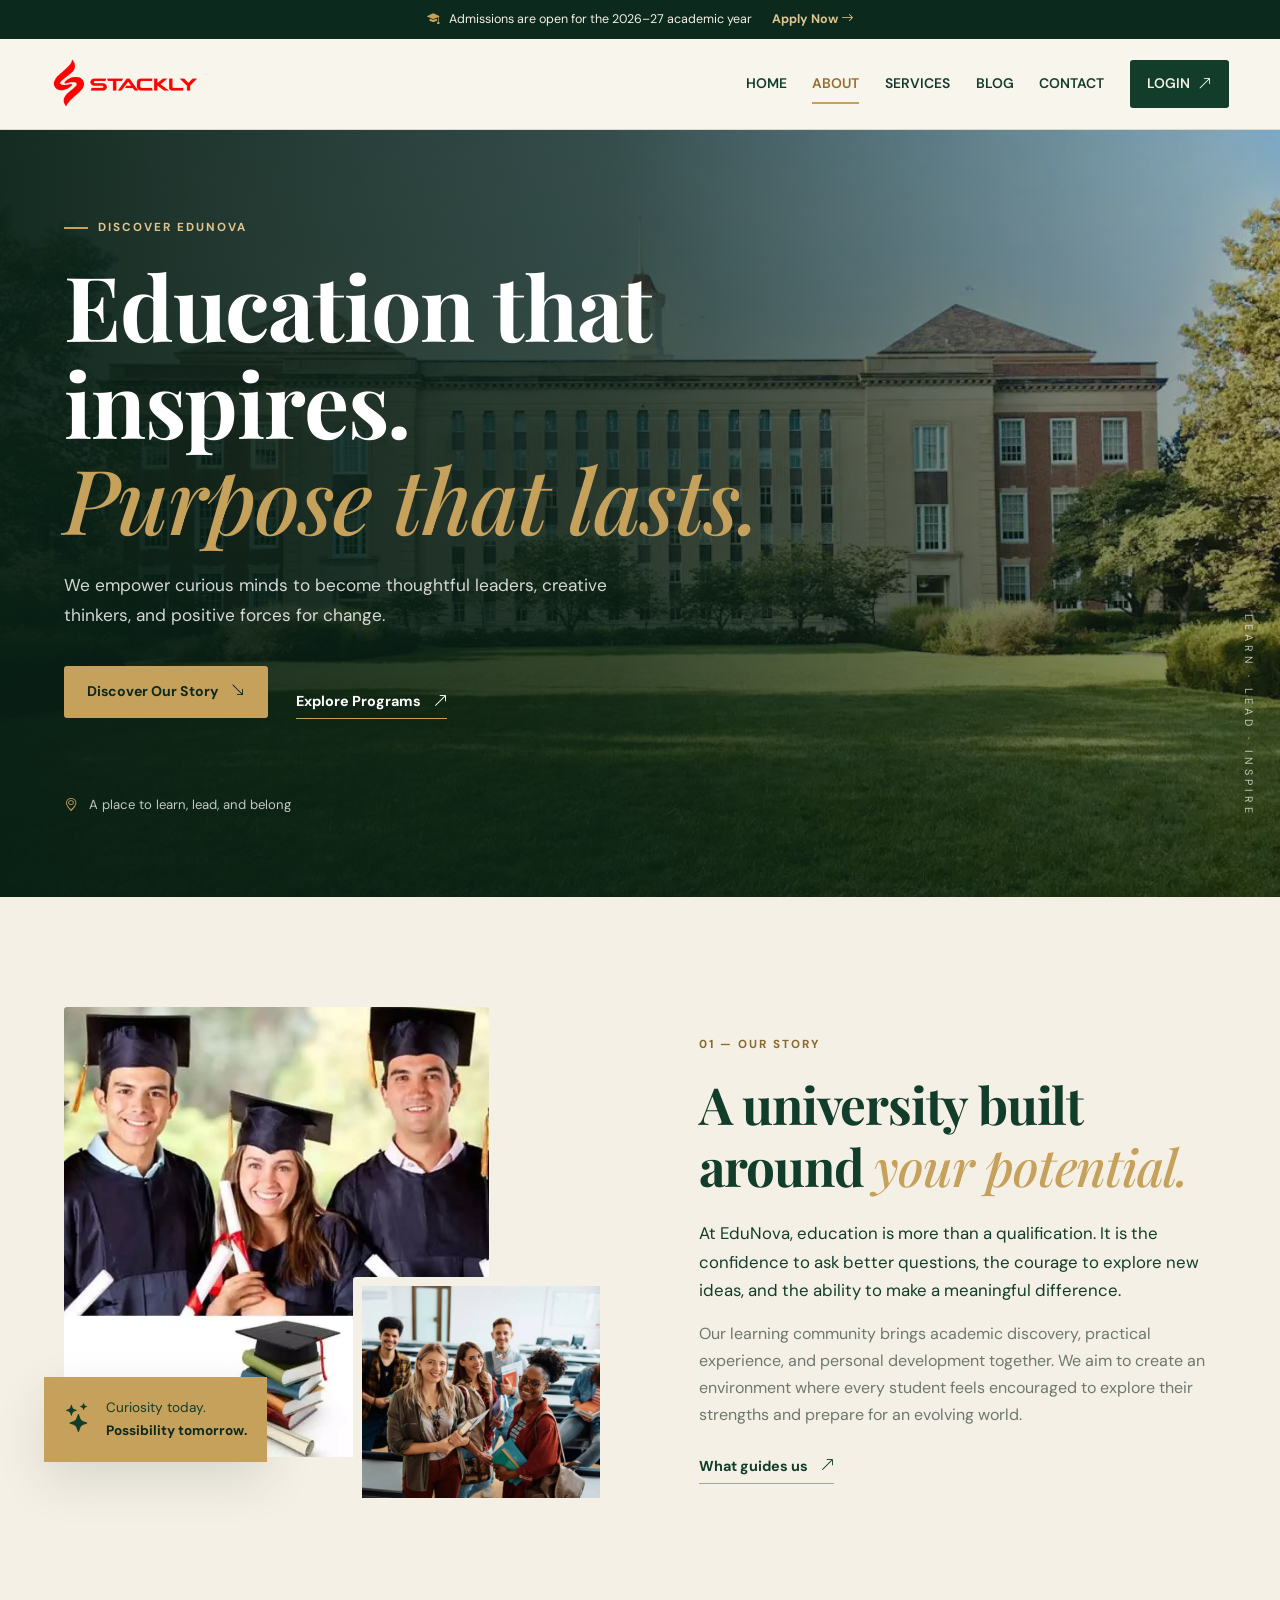
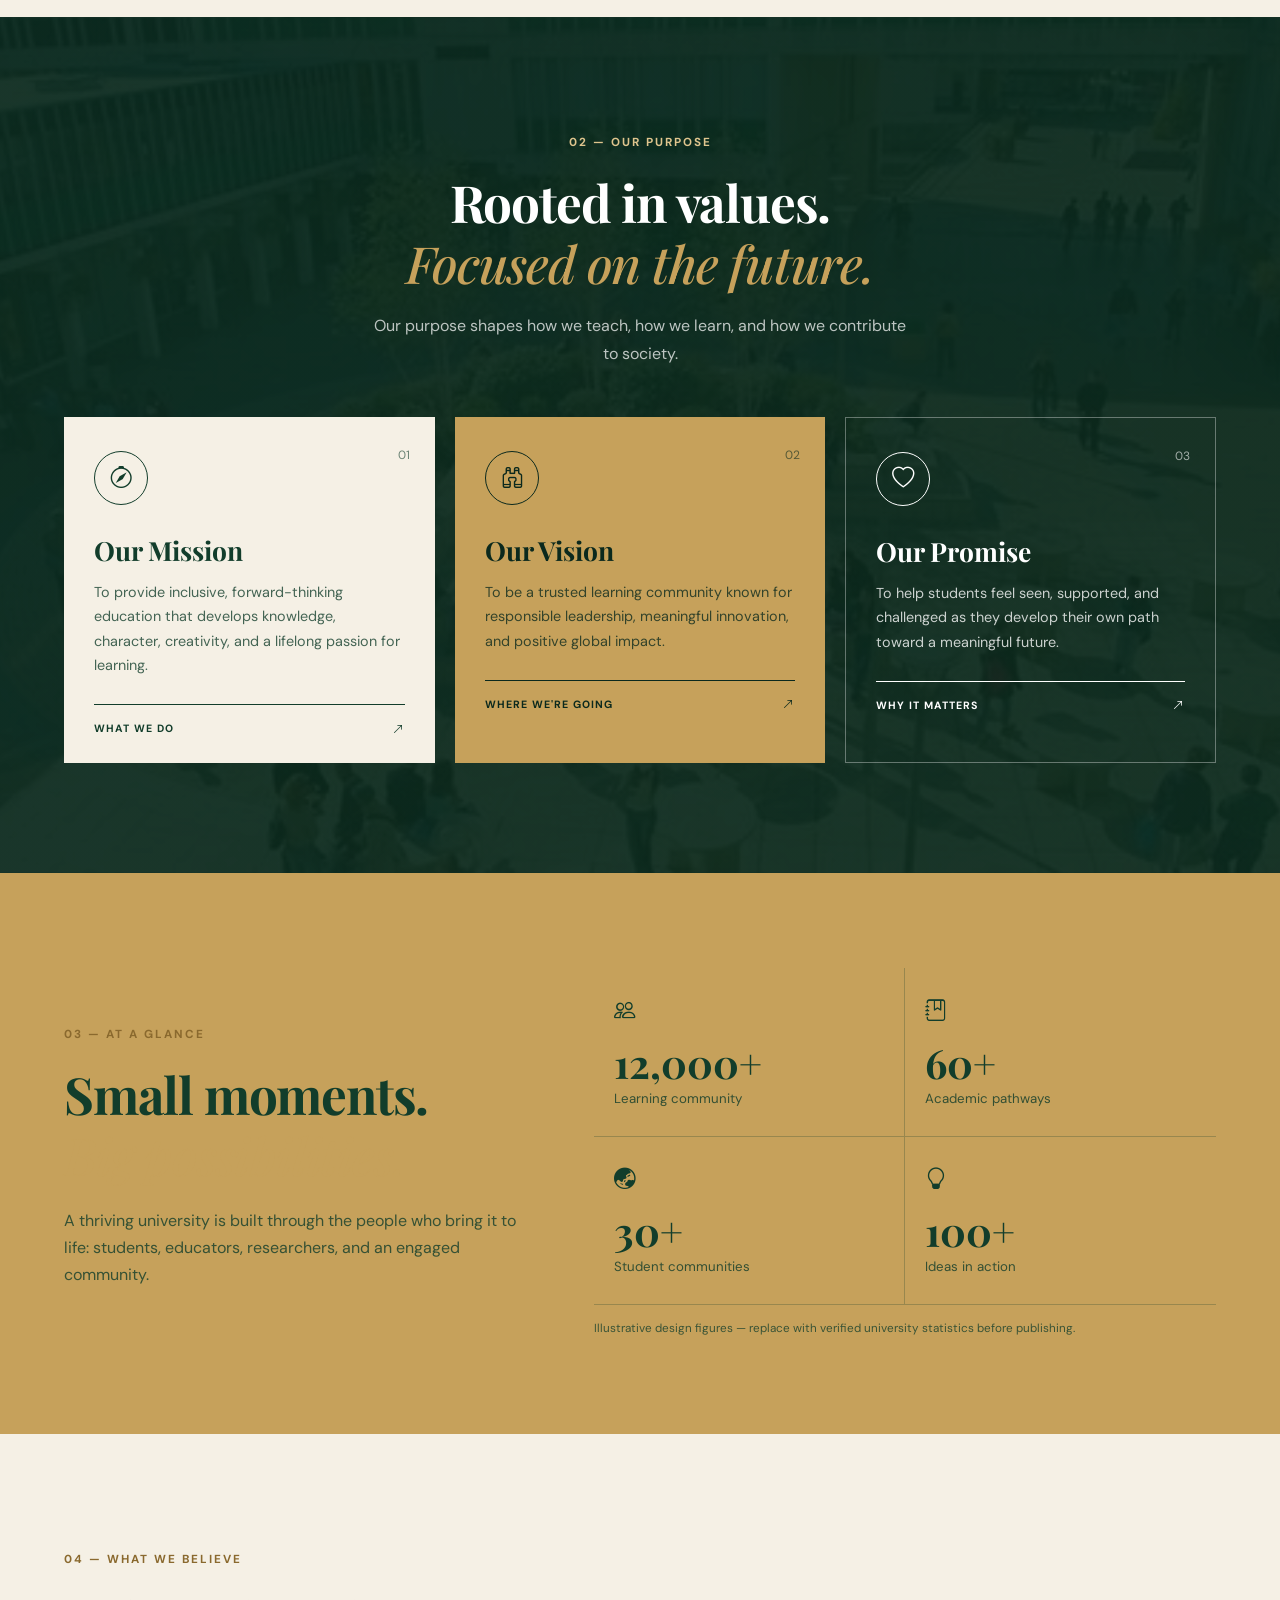
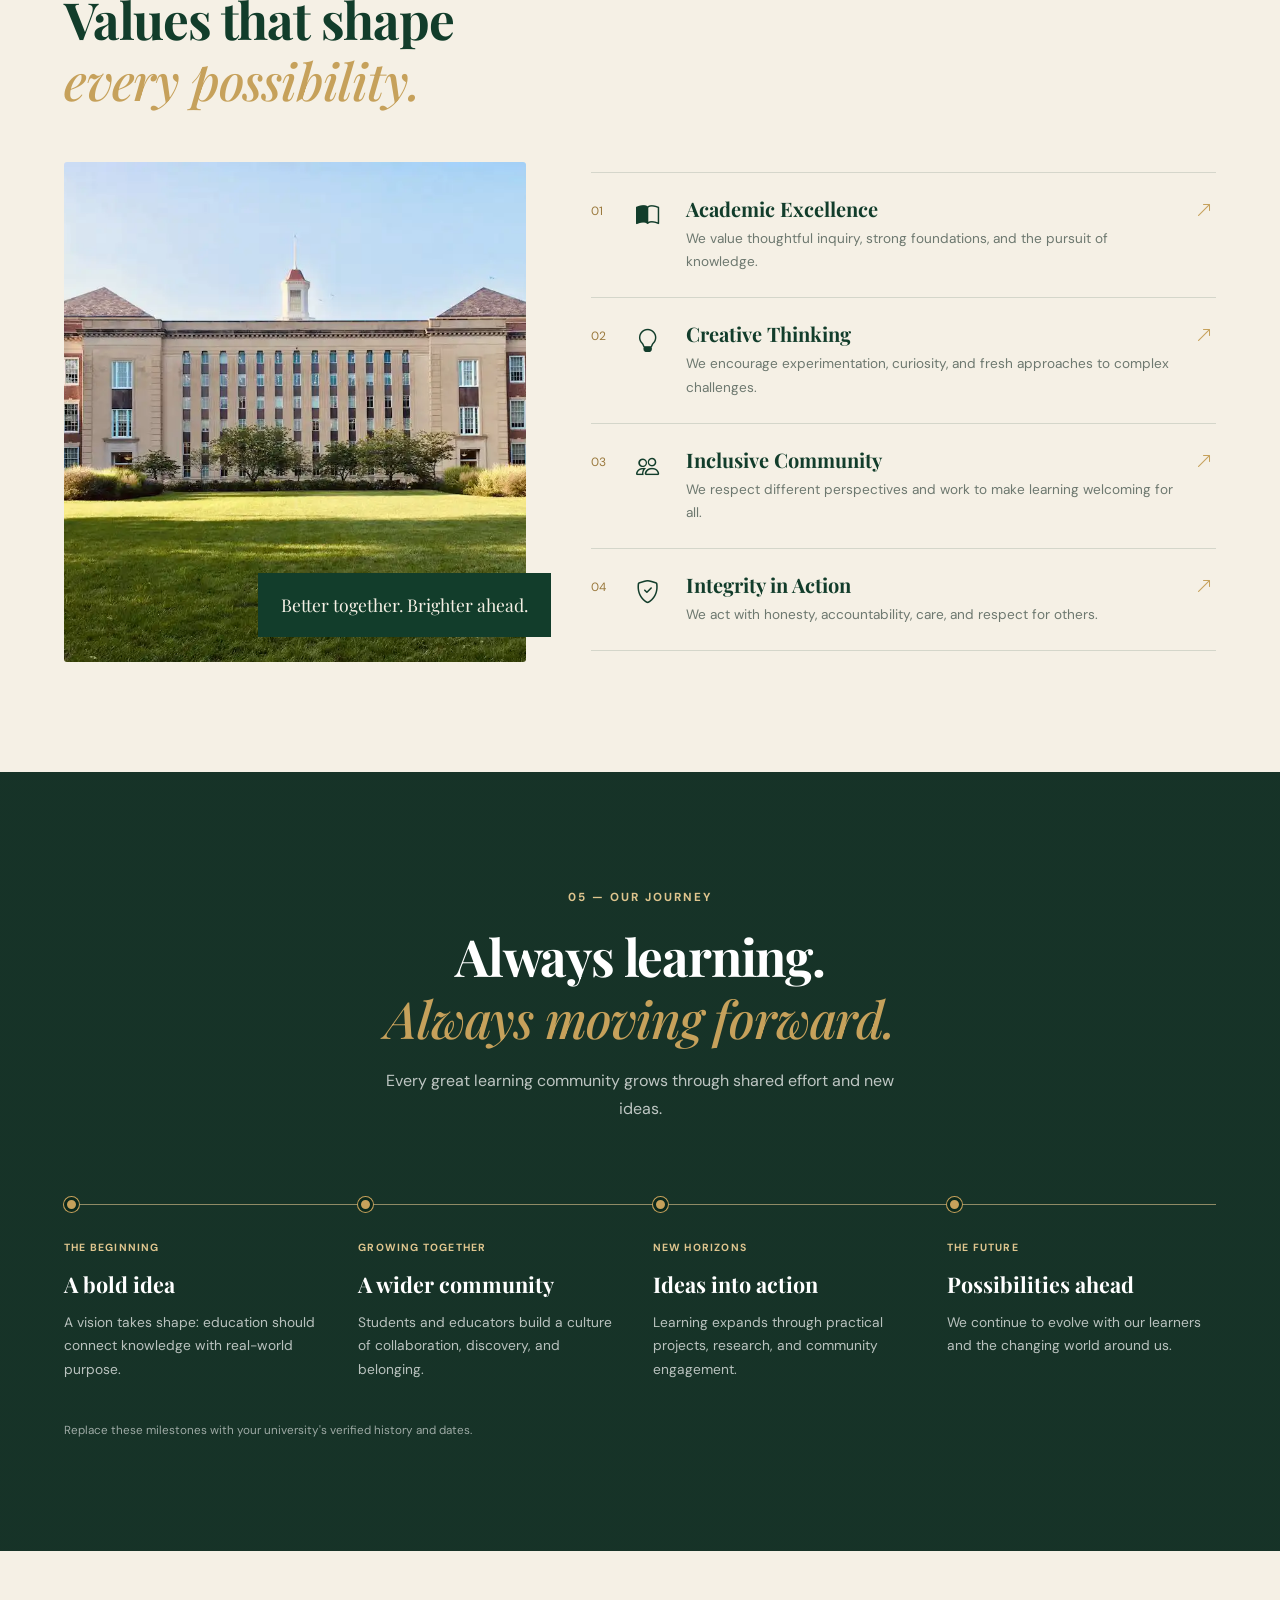
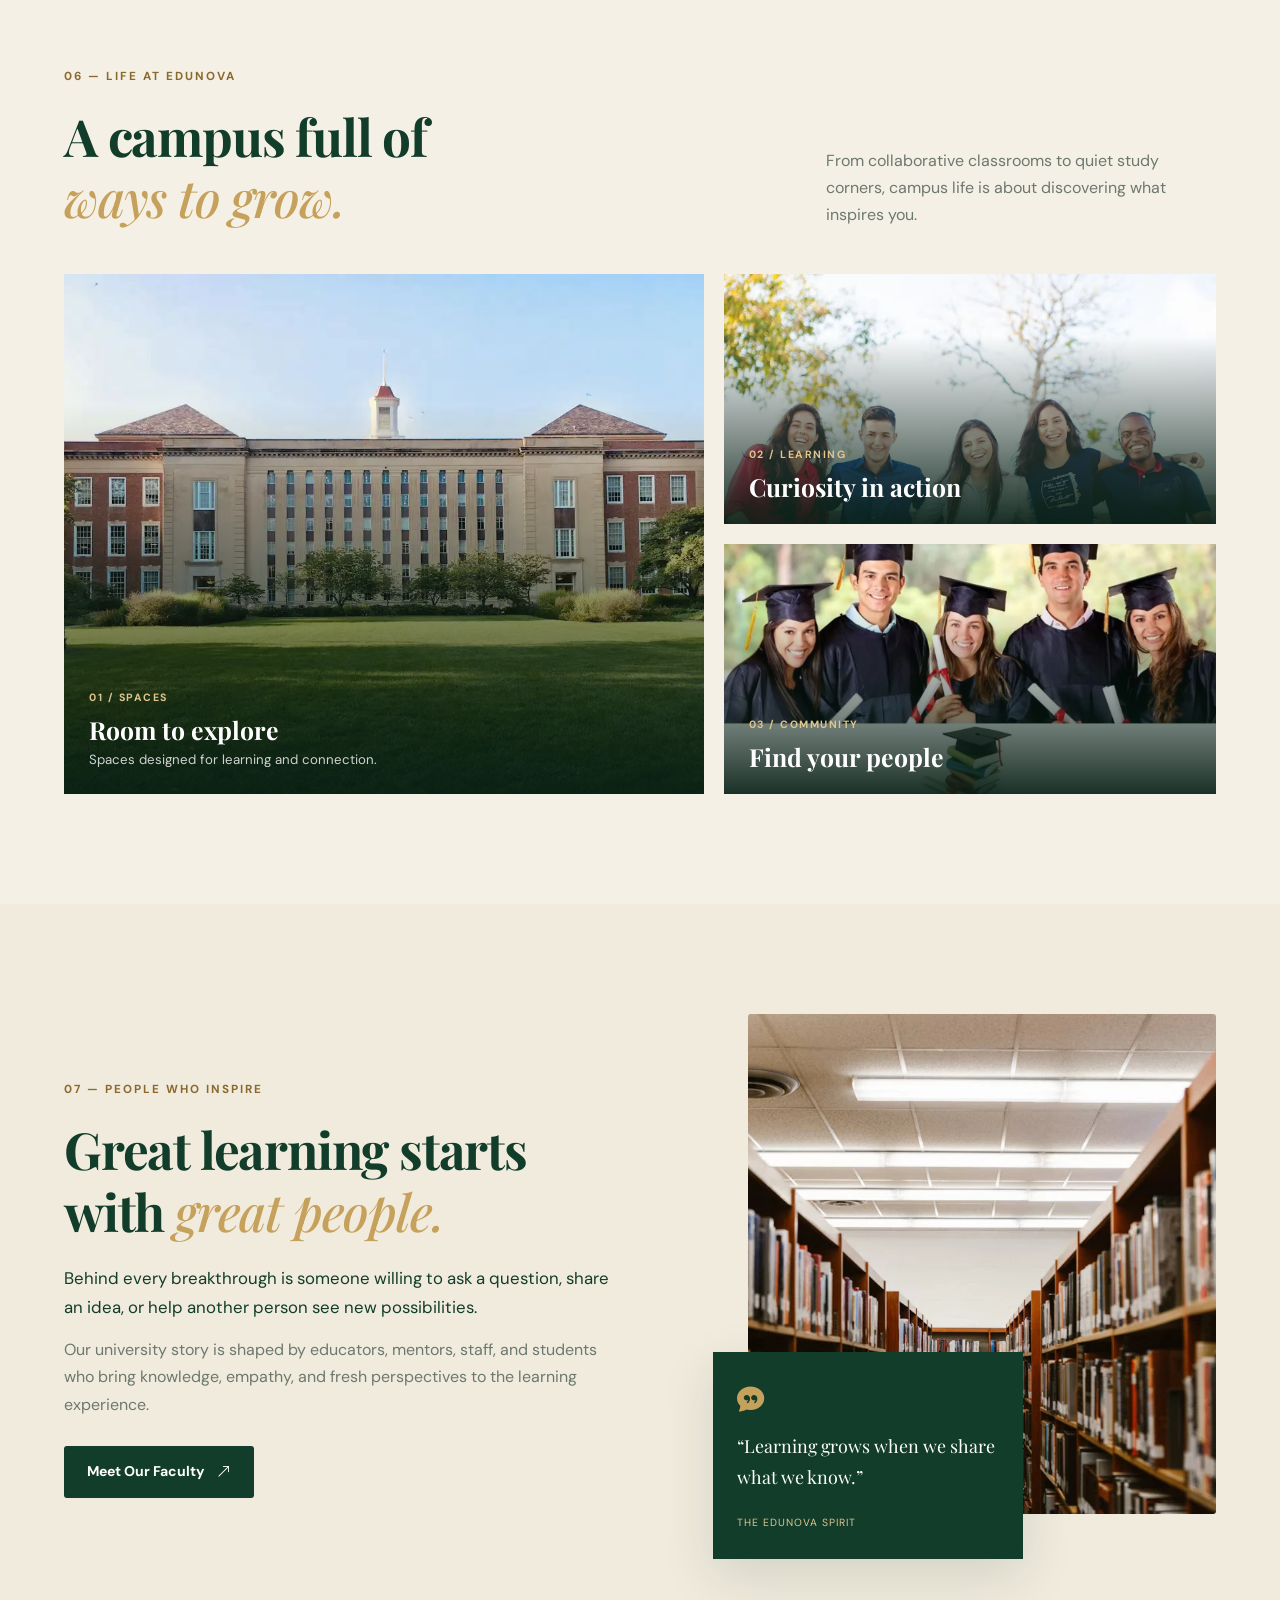
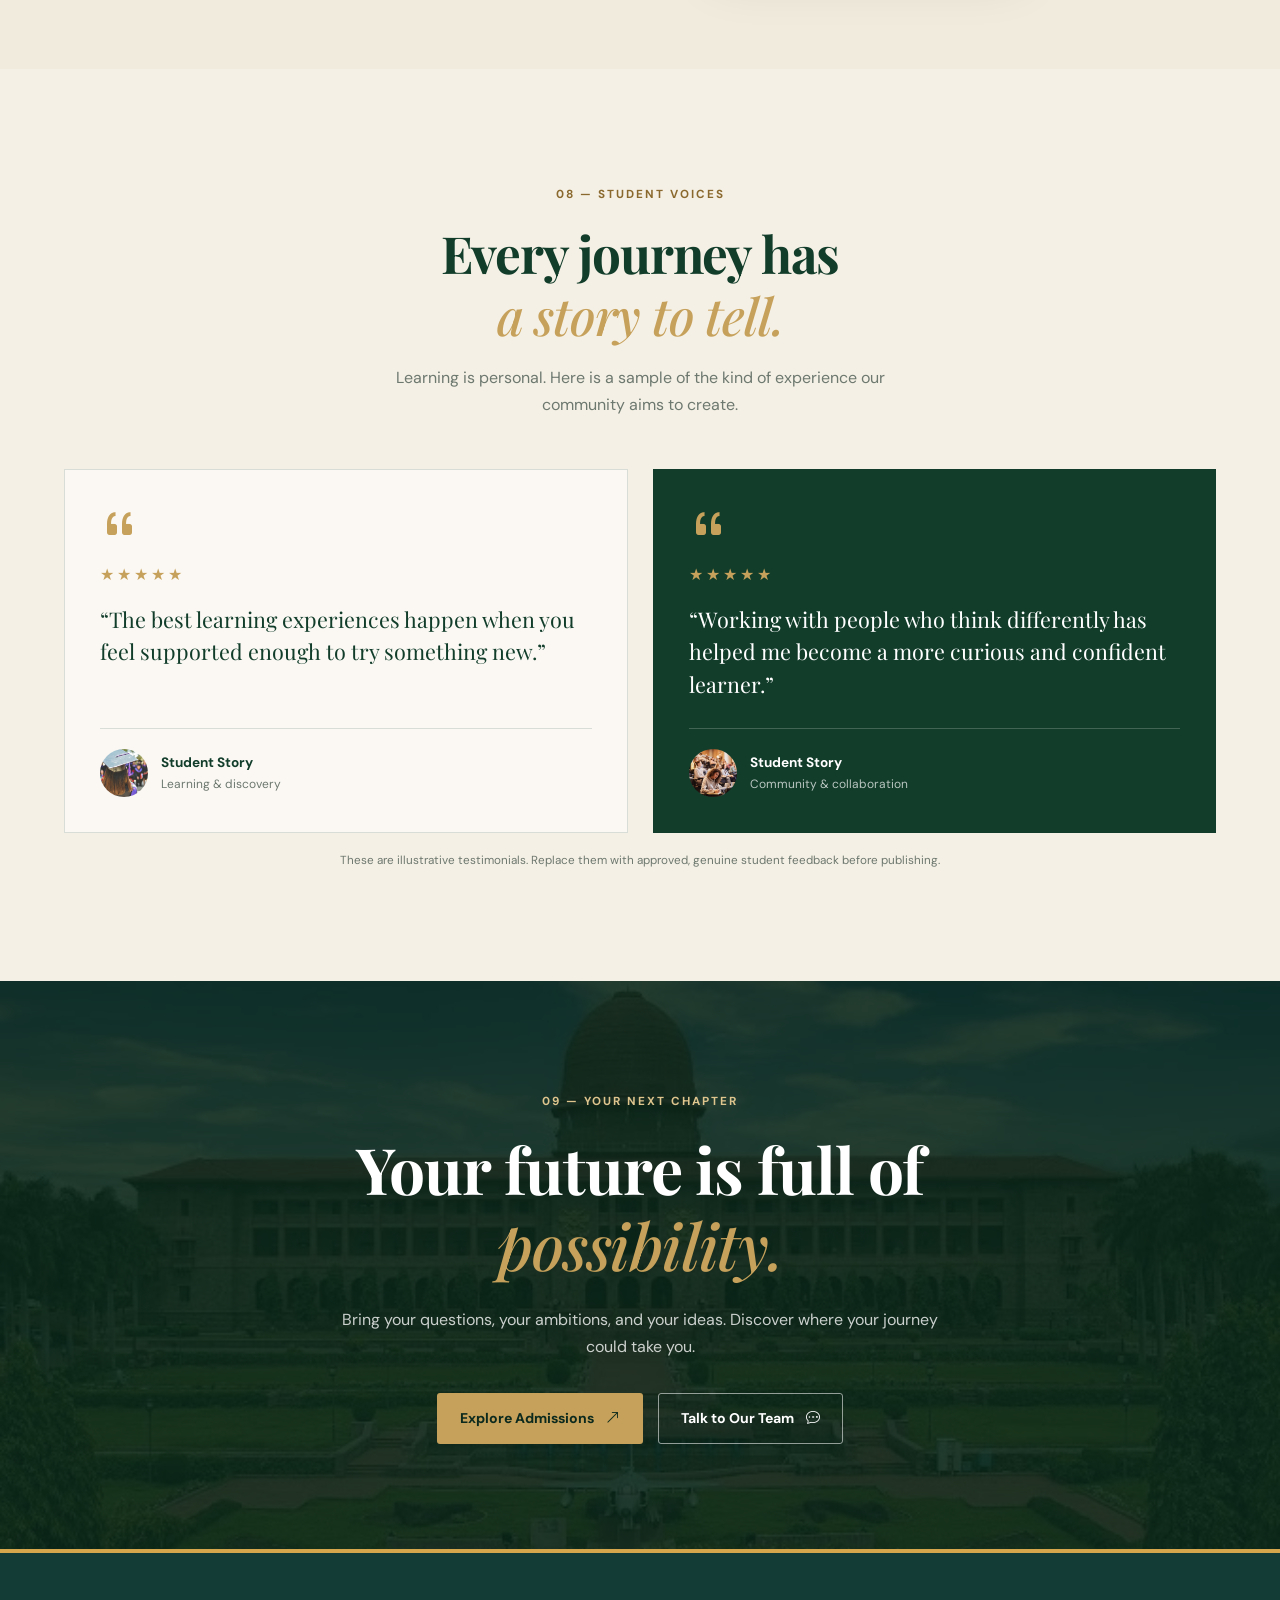
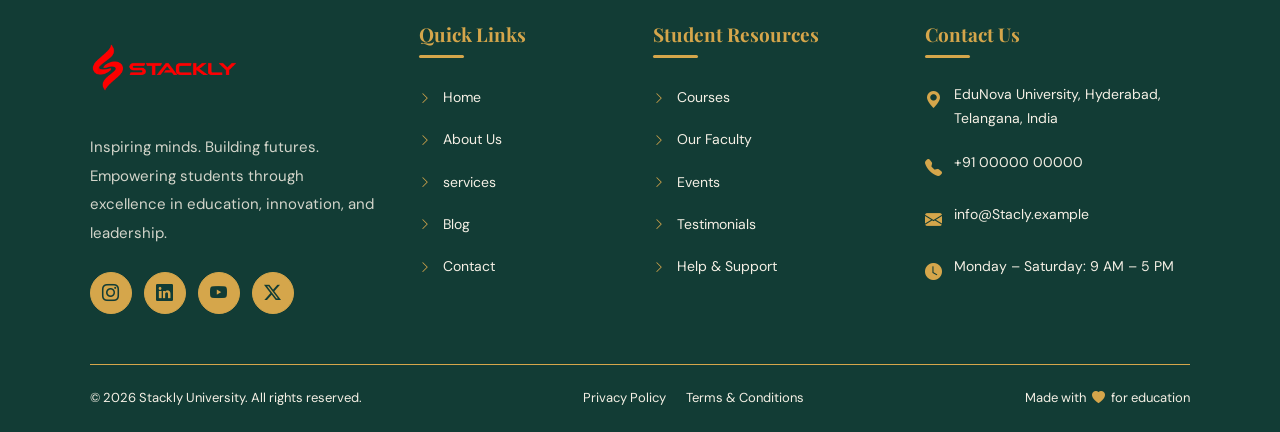
==== about.html @ 01c02597 "Add files via upload" ====
<!DOCTYPE html>
<html lang="en">
<head>
  <meta charset="UTF-8">
  <meta name="viewport" content="width=device-width, initial-scale=1.0">
  <meta name="description" content="Discover EduNova University's story, mission, campus, faculty, and commitment to excellence.">
  <title>About Us | EduNova University</title>

  <!-- Google Fonts -->
  <link rel="preconnect" href="https://fonts.googleapis.com">
  <link rel="preconnect" href="https://fonts.gstatic.com" crossorigin>
  <link href="https://fonts.googleapis.com/css2?family=DM+Sans:wght@400;500;600;700&family=Playfair+Display:wght@500;600;700&display=swap" rel="stylesheet">

  <!-- Bootstrap Icons -->
  <link rel="stylesheet" href="https://cdn.jsdelivr.net/npm/bootstrap-icons@1.11.3/font/bootstrap-icons.min.css">

  <!-- AOS Animation -->
  <link href="https://unpkg.com/aos@2.3.1/dist/aos.css" rel="stylesheet">

  <!-- About Page CSS -->
  <link rel="stylesheet" href="css/about.css">
</head>

<body>

  <!-- ANNOUNCEMENT BAR -->
  <div class="announcement-bar">
    <p><i class="bi bi-mortarboard-fill"></i> Admissions are open for the 2026–27 academic year</p>
    <a href="index.html">Apply Now <i class="bi bi-arrow-right"></i></a>
  </div>

  <!-- HEADER -->
  <header class="site-header">
    <div class="header-container">
  <a href="index.html" class="logo" aria-label="EduNova University home">
  <img src="assets/image-1.webp" alt="EduNova University Logo" class="logo-img">
 
</a>

      <button class="menu-toggle" id="menuToggle" aria-label="Open navigation" aria-expanded="false">
        <i class="bi bi-list"></i>
      </button>

      <nav class="main-nav" id="mainNav" aria-label="Main navigation">
        <a href="index.html#home">HOME</a>
        <a href="about.html" class="active">ABOUT</a>
        <a href="services.html">SERVICES</a>
        <a href="blog.html">BLOG</a>
        <a href="contact.html">CONTACT</a>
        <a href="login.html" class="nav-contact">LOGIN <i class="bi bi-arrow-up-right"></i></a>
      </nav>

    </div>
  </header>

  <main>

    <!-- SECTION 1: HERO -->
    <section class="about-hero" id="home">
      <div class="hero-overlay"></div>
      <div class="container hero-content" data-aos="fade-up">
        <span class="eyebrow light-eyebrow"><span></span> DISCOVER EDUNOVA</span>
        <h1>Education that inspires.<br><em>Purpose that lasts.</em></h1>
        <p>We empower curious minds to become thoughtful leaders, creative thinkers, and positive forces for change.</p>
        <div class="hero-actions">
          <a href="404.html" class="btn btn-gold">Discover Our Story <i class="bi bi-arrow-down-right"></i></a>
          <a href="404.html" class="text-link light-link">Explore Programs <i class="bi bi-arrow-up-right"></i></a>
        </div>
        <div class="hero-caption"><i class="bi bi-geo-alt"></i> A place to learn, lead, and belong</div>
      </div>
      <div class="hero-side-label">LEARN · LEAD · INSPIRE</div>
    </section>

    <!-- SECTION 2: OUR STORY -->
    <section class="story-section section-padding" id="our-story">
      <div class="container story-grid">
        <div class="story-images" data-aos="fade-right">
          <img class="story-main-image" src="assets/image-20.webp" alt="University students walking across campus">
          <img class="story-small-image" src="assets/image-23.webp" alt="Students learning together">
          <div class="story-image-note"><i class="bi bi-stars"></i><span>Curiosity today.<br><strong>Possibility tomorrow.</strong></span></div>
        </div>

        <div class="story-copy" data-aos="fade-left">
          <span class="eyebrow">01 — OUR STORY</span>
          <h2>A university built around <em>your potential.</em></h2>
          <p class="lead">At EduNova, education is more than a qualification. It is the confidence to ask better questions, the courage to explore new ideas, and the ability to make a meaningful difference.</p>
          <p>Our learning community brings academic discovery, practical experience, and personal development together. We aim to create an environment where every student feels encouraged to explore their strengths and prepare for an evolving world.</p>
          <a href="404.html" class="text-link">What guides us <i class="bi bi-arrow-up-right"></i></a>
        </div>
      </div>
    </section>

    <!-- SECTION 3: MISSION AND VISION -->
    <section class="mission-section section-padding" id="our-mission">
      <div class="container">
        <div class="section-heading centered-heading" data-aos="fade-up">
          <span class="eyebrow light-eyebrow">02 — OUR PURPOSE</span>
          <h2>Rooted in values.<br><em>Focused on the future.</em></h2>
          <p>Our purpose shapes how we teach, how we learn, and how we contribute to society.</p>
        </div>

        <div class="mission-grid">
          <article class="mission-card mission-card-light" data-aos="fade-up">
            <div class="card-icon"><i class="bi bi-compass"></i></div>
            <span class="card-number">01</span>
            <h3>Our Mission</h3>
            <p>To provide inclusive, forward-thinking education that develops knowledge, character, creativity, and a lifelong passion for learning.</p>
            <div class="card-bottom-label">WHAT WE DO <i class="bi bi-arrow-up-right"></i></div>
          </article>

          <article class="mission-card mission-card-gold" data-aos="fade-up" data-aos-delay="100">
            <div class="card-icon"><i class="bi bi-binoculars"></i></div>
            <span class="card-number">02</span>
            <h3>Our Vision</h3>
            <p>To be a trusted learning community known for responsible leadership, meaningful innovation, and positive global impact.</p>
            <div class="card-bottom-label">WHERE WE'RE GOING <i class="bi bi-arrow-up-right"></i></div>
          </article>

          <article class="mission-card mission-card-outline" data-aos="fade-up" data-aos-delay="200">
            <div class="card-icon"><i class="bi bi-heart"></i></div>
            <span class="card-number">03</span>
            <h3>Our Promise</h3>
            <p>To help students feel seen, supported, and challenged as they develop their own path toward a meaningful future.</p>
            <div class="card-bottom-label">WHY IT MATTERS <i class="bi bi-arrow-up-right"></i></div>
          </article>
        </div>
      </div>
    </section>

    <!-- SECTION 4: UNIVERSITY AT A GLANCE -->
    <section class="stats-section" id="at-a-glance">
      <div class="container stats-layout">
        <div class="stats-intro" data-aos="fade-right">
          <span class="eyebrow">03 — AT A GLANCE</span>
          <h2>Small moments.<br><em>Big possibilities.</em></h2>
          <p>A thriving university is built through the people who bring it to life: students, educators, researchers, and an engaged community.</p>
        </div>

        <div class="stats-grid" data-aos="fade-up">
          <div class="stat-item">
            <i class="bi bi-people"></i>
            <strong><span class="counter" data-target="12000">0</span><span>+</span></strong>
            <p>Learning community</p>
          </div>
          <div class="stat-item">
            <i class="bi bi-journal-bookmark"></i>
            <strong><span class="counter" data-target="60">0</span><span>+</span></strong>
            <p>Academic pathways</p>
          </div>
          <div class="stat-item">
            <i class="bi bi-globe-asia-australia"></i>
            <strong><span class="counter" data-target="30">0</span><span>+</span></strong>
            <p>Student communities</p>
          </div>
          <div class="stat-item">
            <i class="bi bi-lightbulb"></i>
            <strong><span class="counter" data-target="100">0</span><span>+</span></strong>
            <p>Ideas in action</p>
          </div>
          <p class="stats-note">Illustrative design figures — replace with verified university statistics before publishing.</p>
        </div>
      </div>
    </section>

    <!-- SECTION 5: OUR VALUES -->
    <section class="values-section section-padding" id="our-values">
      <div class="container">
        <div class="section-heading" data-aos="fade-up">
          <span class="eyebrow">04 — WHAT WE BELIEVE</span>
          <h2>Values that shape<br><em>every possibility.</em></h2>
        </div>

        <div class="values-layout">
          <div class="values-photo" data-aos="zoom-in">
            <img src="assets/image-15.webp" alt="University students collaborating in a learning space">
            <div class="values-photo-caption">Better together. Brighter ahead.</div>
          </div>

          <div class="values-list">
            <article class="value-row" data-aos="fade-left">
              <span>01</span><i class="bi bi-book-half"></i>
              <div><h3>Academic Excellence</h3><p>We value thoughtful inquiry, strong foundations, and the pursuit of knowledge.</p></div>
              <i class="bi bi-arrow-up-right value-arrow"></i>
            </article>
            <article class="value-row" data-aos="fade-left" data-aos-delay="70">
              <span>02</span><i class="bi bi-lightbulb"></i>
              <div><h3>Creative Thinking</h3><p>We encourage experimentation, curiosity, and fresh approaches to complex challenges.</p></div>
              <i class="bi bi-arrow-up-right value-arrow"></i>
            </article>
            <article class="value-row" data-aos="fade-left" data-aos-delay="140">
              <span>03</span><i class="bi bi-people"></i>
              <div><h3>Inclusive Community</h3><p>We respect different perspectives and work to make learning welcoming for all.</p></div>
              <i class="bi bi-arrow-up-right value-arrow"></i>
            </article>
            <article class="value-row" data-aos="fade-left" data-aos-delay="210">
              <span>04</span><i class="bi bi-shield-check"></i>
              <div><h3>Integrity in Action</h3><p>We act with honesty, accountability, care, and respect for others.</p></div>
              <i class="bi bi-arrow-up-right value-arrow"></i>
            </article>
          </div>
        </div>
      </div>
    </section>

    <!-- SECTION 6: OUR JOURNEY -->
    <section class="journey-section section-padding" id="our-journey">
      <div class="container">
        <div class="section-heading centered-heading" data-aos="fade-up">
          <span class="eyebrow light-eyebrow">05 — OUR JOURNEY</span>
          <h2>Always learning.<br><em>Always moving forward.</em></h2>
          <p>Every great learning community grows through shared effort and new ideas.</p>
        </div>

        <div class="timeline">
          <article class="timeline-item" data-aos="fade-up">
            <span class="timeline-dot"></span><span class="timeline-year">THE BEGINNING</span>
            <h3>A bold idea</h3><p>A vision takes shape: education should connect knowledge with real-world purpose.</p>
          </article>
          <article class="timeline-item" data-aos="fade-up" data-aos-delay="100">
            <span class="timeline-dot"></span><span class="timeline-year">GROWING TOGETHER</span>
            <h3>A wider community</h3><p>Students and educators build a culture of collaboration, discovery, and belonging.</p>
          </article>
          <article class="timeline-item" data-aos="fade-up" data-aos-delay="200">
            <span class="timeline-dot"></span><span class="timeline-year">NEW HORIZONS</span>
            <h3>Ideas into action</h3><p>Learning expands through practical projects, research, and community engagement.</p>
          </article>
          <article class="timeline-item" data-aos="fade-up" data-aos-delay="300">
            <span class="timeline-dot"></span><span class="timeline-year">THE FUTURE</span>
            <h3>Possibilities ahead</h3><p>We continue to evolve with our learners and the changing world around us.</p>
          </article>
        </div>
        <p class="timeline-note">Replace these milestones with your university's verified history and dates.</p>
      </div>
    </section>

    <!-- SECTION 7: CAMPUS EXPERIENCE -->
    <section class="campus-section section-padding" id="campus-experience">
      <div class="container">
        <div class="campus-heading" data-aos="fade-up">
          <div>
            <span class="eyebrow">06 — LIFE AT EDUNOVA</span>
            <h2>A campus full of<br><em>ways to grow.</em></h2>
          </div>
          <p>From collaborative classrooms to quiet study corners, campus life is about discovering what inspires you.</p>
        </div>

        <div class="campus-gallery">
          <article class="campus-card campus-card-large" data-aos="fade-up">
            <img src="assets/image-15.webp" alt="University campus architecture">
            <div class="campus-card-overlay"><span>01 / SPACES</span><h3>Room to explore</h3><p>Spaces designed for learning and connection.</p></div>
          </article>
          <article class="campus-card" data-aos="fade-up" data-aos-delay="100">
            <img src="assets/image-11.webp" alt="Students engaged in learning">
            <div class="campus-card-overlay"><span>02 / LEARNING</span><h3>Curiosity in action</h3></div>
          </article>
          <article class="campus-card" data-aos="fade-up" data-aos-delay="200">
            <img src="assets/image-20.webp" alt="Friends spending time together outdoors">
            <div class="campus-card-overlay"><span>03 / COMMUNITY</span><h3>Find your people</h3></div>
          </article>
        </div>
      </div>
    </section>

    <!-- SECTION 8: FACULTY AND LEADERSHIP -->
    <section class="people-section section-padding" id="our-people">
      <div class="container people-grid">
        <div class="people-copy" data-aos="fade-right">
          <span class="eyebrow">07 — PEOPLE WHO INSPIRE</span>
          <h2>Great learning starts with <em>great people.</em></h2>
          <p class="lead">Behind every breakthrough is someone willing to ask a question, share an idea, or help another person see new possibilities.</p>
          <p>Our university story is shaped by educators, mentors, staff, and students who bring knowledge, empathy, and fresh perspectives to the learning experience.</p>
          <a href="404.html" class="btn btn-green">Meet Our Faculty <i class="bi bi-arrow-up-right"></i></a>
        </div>

        <div class="people-image-wrap" data-aos="fade-left">
          <img src="assets/image-10.webp" alt="Professional educator representing the university community">
          <div class="people-image-badge"><i class="bi bi-chat-quote-fill"></i><p>“Learning grows when we share what we know.”</p><span>THE EDUNOVA SPIRIT</span></div>
        </div>
      </div>
    </section>

    <!-- SECTION 9: STUDENT VOICES -->
    <section class="voices-section section-padding" id="student-voices">
      <div class="container">
        <div class="section-heading centered-heading" data-aos="fade-up">
          <span class="eyebrow">08 — STUDENT VOICES</span>
          <h2>Every journey has<br><em>a story to tell.</em></h2>
          <p>Learning is personal. Here is a sample of the kind of experience our community aims to create.</p>
        </div>

        <div class="testimonial-grid">
          <article class="testimonial-card" data-aos="fade-up">
            <div class="quote-icon"><i class="bi bi-quote"></i></div>
            <div class="quote-stars" aria-label="5 out of 5 stars">★★★★★</div>
            <blockquote>“The best learning experiences happen when you feel supported enough to try something new.”</blockquote>
            <div class="student-profile"><img src="assets/image-12.webp" alt=""><div><strong>Student Story</strong><span>Learning & discovery</span></div></div>
          </article>
          <article class="testimonial-card testimonial-featured" data-aos="fade-up" data-aos-delay="100">
            <div class="quote-icon"><i class="bi bi-quote"></i></div>
            <div class="quote-stars" aria-label="5 out of 5 stars">★★★★★</div>
            <blockquote>“Working with people who think differently has helped me become a more curious and confident learner.”</blockquote>
            <div class="student-profile"><img src="assets/image-24.webp" alt=""><div><strong>Student Story</strong><span>Community & collaboration</span></div></div>
          </article>
        </div>
        <p class="testimonial-note">These are illustrative testimonials. Replace them with approved, genuine student feedback before publishing.</p>
      </div>
    </section>

    <!-- SECTION 10: CALL TO ACTION -->
    <section class="about-cta" id="join-us">
      <div class="cta-background"></div>
      <div class="container cta-content" data-aos="zoom-in">
        <span class="eyebrow light-eyebrow">09 — YOUR NEXT CHAPTER</span>
        <h2>Your future is full of <em>possibility.</em></h2>
        <p>Bring your questions, your ambitions, and your ideas. Discover where your journey could take you.</p>
        <div class="cta-actions">
          <a href="404.html" class="btn btn-gold">Explore Admissions <i class="bi bi-arrow-up-right"></i></a>
          <a href="404.html" class="btn btn-outline-light">Talk to Our Team <i class="bi bi-chat-dots"></i></a>
        </div>
      </div>
    </section>

  </main>
<!-- FOOTER -->
 
<footer class="footer" id="contact">
  <div class="footer-container">

    <!-- University Info -->
    <div class="footer-about">
    <a href="index.html" class="logo" aria-label="EduNova University home">
  <img src="assets/image-1.webp" alt="EduNova University Logo" class="logo-img">
 
</a>
      <p>
        Inspiring minds. Building futures. Empowering students
        through excellence in education, innovation, and leadership.
      </p>

      <div class="social-links">
       
        <a href="404.html" aria-label="Instagram">
          <i class="bi bi-instagram"></i>
        </a>
        <a href="404.html" aria-label="LinkedIn">
          <i class="bi bi-linkedin"></i>
        </a>
        <a href="404.html" aria-label="YouTube">
          <i class="bi bi-youtube"></i>
        </a>
        <a href="404.html" aria-label="Twitter">
          <i class="bi bi-twitter-x"></i>
        </a>
      </div>
    </div>

    <!-- Quick Links -->
    <div class="footer-column">
      <h3>Quick Links</h3>
      <ul>
        <li><a href="index.html"><i class="bi bi-chevron-right"></i> Home</a></li>
        <li><a href="about.html"><i class="bi bi-chevron-right"></i> About Us</a></li>
        <li><a href="services.html"><i class="bi bi-chevron-right"></i> services</a></li>
        <li><a href="blog.html"><i class="bi bi-chevron-right"></i> Blog</a></li>
        <li><a href="contact.html"><i class="bi bi-chevron-right"></i> Contact</a></li>
      </ul>
    </div>

    <!-- Student Resources -->
    <div class="footer-column">
      <h3>Student Resources</h3>
      <ul>
        <li><a href="404.html"><i class="bi bi-chevron-right"></i> Courses</a></li>
        <li><a href="404.html"><i class="bi bi-chevron-right"></i> Our Faculty</a></li>
        <li><a href="404.html"><i class="bi bi-chevron-right"></i> Events</a></li>
        <li><a href="404.html"><i class="bi bi-chevron-right"></i> Testimonials</a></li>
        <li><a href="404.html"><i class="bi bi-chevron-right"></i> Help & Support</a></li>
      </ul>
    </div>

    <!-- Contact Information -->
    <div class="footer-column footer-contact">
      <h3>Contact Us</h3>

      <p>
        <i class="bi bi-geo-alt-fill"></i>
        <span>EduNova University, Hyderabad, Telangana, India</span>
      </p>

      <p>
        <i class="bi bi-telephone-fill"></i>
        <a href="tel:+910000000000">+91 00000 00000</a>
      </p>

      <p>
        <i class="bi bi-envelope-fill"></i>
        <a href="mailto:info@edunova.example">info@Stacly.example</a>
      </p>

      <p>
        <i class="bi bi-clock-fill"></i>
        <span>Monday – Saturday: 9 AM – 5 PM</span>
      </p>
    </div>

  </div>

  <!-- Footer Bottom -->
  <div class="footer-bottom">
    <p class="copyright">
      © <span id="year"></span> Stackly University.
      All rights reserved.
    </p>

    <div class="footer-bottom-links">
      <a href="404.html">Privacy Policy</a>
      <a href="404.html">Terms & Conditions</a>
    </div>

    <p class="footer-made">
      Made with <i class="bi bi-heart-fill"></i> for education
    </p>
  </div>
</footer>

<!-- BACK TO TOP -->
<button id="backToTop" aria-label="Back to top">
  <i class="bi bi-arrow-up"></i>
</button>

  <!-- AOS -->
  <script src="https://unpkg.com/aos@2.3.1/dist/aos.js"></script>
  <script src="js/about.js"></script>
</body>
</html>
---- css/about.css ----
/* =========================================
   EDUNOVA UNIVERSITY — ABOUT PAGE
   Colors: Forest Green, Gold, Cream
========================================= */

:root {
  --green: #123D2B;
  --green-dark: #0B291D;
  --green-soft: #1C513A;
  --gold: #C6A15B;
  --gold-light: #DFC58E;
  --cream: #F8F5EC;
  --white: #FFFFFF;
  --text: #26352D;
  --muted: #6D786F;
  --border: rgba(18, 61, 43, 0.14);
  --shadow: 0 18px 50px rgba(11, 41, 29, 0.12);
}

* {
  margin: 0;
  padding: 0;
  box-sizing: border-box;
}

html {
  scroll-behavior: smooth;
  scroll-padding-top: 95px;
}

body {
  font-family: "DM Sans", sans-serif;
  background: var(--cream);
  color: var(--text);
  line-height: 1.7;
  overflow-x: hidden;
}

body, button, a {
  -webkit-tap-highlight-color: transparent;
}

img {
  display: block;
  width: 100%;
  object-fit: cover;
}

a {
  color: inherit;
  text-decoration: none;
}

button {
  font: inherit;
}

.container {
  width: min(1180px, 90%);
  margin-inline: auto;
}

.section-padding {
  padding: 110px 0;
}

h1, h2, h3, .logo {
  font-family: "Playfair Display", serif;
  line-height: 1.2;
}

h1, h2 {
  letter-spacing: -1.2px;
}

h2 {
  font-size: clamp(2.2rem, 4vw, 3.5rem);
  color: var(--green);
}

h2 em, h1 em {
  color: var(--gold);
  font-weight: 500;
}

p {
  color: var(--muted);
}

.gold-text {
  color: var(--gold);
}

/* Announcement bar */

.announcement-bar {
  min-height: 39px;
  padding: 7px 5%;
  display: flex;
  align-items: center;
  justify-content: center;
  gap: 20px;
  background: var(--green-dark);
  color: var(--cream);
  font-size: 0.78rem;
}

.announcement-bar p {
  color: var(--cream);
}

.announcement-bar p i {
  color: var(--gold);
  margin-right: 7px;
}

.announcement-bar a {
  color: var(--gold-light);
  font-weight: 700;
  white-space: nowrap;
}

/* Header */

.site-header {
  position: sticky;
  top: 0;
  z-index: 1000;
  background: rgba(248, 245, 236, 0.97);
  border-bottom: 1px solid var(--border);
  backdrop-filter: blur(14px);
}

.header-container {
  width: min(1280px, 92%);
  min-height: 83px;
  margin: auto;
  display: flex;
  align-items: center;
  justify-content: space-between;
  gap: 25px;
}

.logo {
  display: inline-flex;
  align-items: center;
  gap: 10px;
  text-decoration: none;
  font-size: 50px;
  font-weight: 700;
  color: var(--green);
}

.logo-img {
  width: 150px;
  height: 90px;
  object-fit: contain;
  display: block;
}


.main-nav {
  display: flex;
  align-items: center;
  gap: clamp(14px, 2vw, 28px);
}

.main-nav > a {
  position: relative;
  padding: 8px 0;
  color: var(--green);
  font-size: 0.87rem;
  font-weight: 600;
  transition: color 0.25s ease;
}

.main-nav > a:not(.nav-contact)::after {
  content: "";
  position: absolute;
  left: 0;
  bottom: 0;
  width: 0;
  height: 2px;
  background: var(--gold);
  transition: width 0.25s ease;
}

.main-nav > a:hover,
.main-nav > a.active {
  color: #946D2C;
}

.main-nav > a:hover::after,
.main-nav > a.active::after {
  width: 100%;
}

.main-nav .nav-contact {
  padding: 12px 17px;
  background: var(--green);
  color: var(--cream);
  border-radius: 3px;
}

.nav-contact i {
  margin-left: 5px;
}

.menu-toggle {
  display: none;
  border: 0;
  background: transparent;
  color: var(--green);
  font-size: 2rem;
  cursor: pointer;
}

/* Common elements */

.eyebrow {
  display: inline-flex;
  align-items: center;
  gap: 10px;
  margin-bottom: 19px;
  color: #8A692E;
  font-size: 0.73rem;
  font-weight: 700;
  letter-spacing: 2px;
}

.eyebrow span {
  width: 24px;
  height: 2px;
  background: var(--gold);
}

.light-eyebrow {
  color: var(--gold-light);
}

.btn {
  display: inline-flex;
  align-items: center;
  justify-content: center;
  gap: 12px;
  min-height: 49px;
  padding: 13px 22px;
  border: 1px solid transparent;
  border-radius: 3px;
  font-size: 0.88rem;
  font-weight: 700;
  transition: background 0.25s, color 0.25s, transform 0.25s;
}

.btn:hover {
  transform: translateY(-3px);
}

.btn-gold {
  background: var(--gold);
  color: var(--green-dark);
}

.btn-gold:hover {
  background: var(--gold-light);
}

.btn-green {
  background: var(--green);
  color: var(--white);
}

.btn-green:hover {
  background: var(--green-soft);
}

.btn-outline-light {
  border-color: rgba(255,255,255,0.55);
  color: var(--white);
}

.btn-outline-light:hover {
  background: var(--white);
  color: var(--green);
}

.text-link {
  display: inline-flex;
  align-items: center;
  gap: 12px;
  margin-top: 25px;
  padding-bottom: 5px;
  color: var(--green);
  border-bottom: 1px solid var(--gold);
  font-size: 0.9rem;
  font-weight: 700;
}

.light-link {
  color: var(--white);
  border-color: var(--gold);
}

.section-heading {
  max-width: 650px;
  margin-bottom: 50px;
}

.section-heading > p {
  max-width: 540px;
  margin-top: 18px;
}

.centered-heading {
  margin-inline: auto;
  text-align: center;
}

.centered-heading > p {
  margin-inline: auto;
}

/* 1. Hero */

.about-hero {
  position: relative;
  min-height: 690px;
  display: flex;
  align-items: center;
  overflow: hidden;
  background: var(--green);
  background-image: url("../assets/image-4.webp");
  background-position: center;
  background-size: cover;
}

.hero-overlay {
  position: absolute;
  inset: 0;
  background:
    linear-gradient(90deg, rgba(7, 31, 21, 0.94) 0%, rgba(7, 31, 21, 0.75) 48%, rgba(7, 31, 21, 0.22) 100%),
    linear-gradient(0deg, rgba(7, 31, 21, 0.35), transparent);
}

.hero-content {
  position: relative;
  z-index: 1;
  padding-top: 80px;
  padding-bottom: 80px;
}

.hero-content h1 {
  max-width: 820px;
  color: var(--white);
  font-size: clamp(3rem, 7vw, 5.7rem);
  line-height: 1.08;
}

.hero-content > p {
  max-width: 590px;
  margin-top: 24px;
  color: rgba(255,255,255,0.82);
  font-size: 1.08rem;
}

.hero-actions {
  display: flex;
  align-items: center;
  flex-wrap: wrap;
  gap: 28px;
  margin-top: 34px;
}

.hero-caption {
  margin-top: 75px;
  color: rgba(255,255,255,0.75);
  font-size: 0.82rem;
}

.hero-caption i {
  margin-right: 8px;
  color: var(--gold);
}

.hero-side-label {
  position: absolute;
  right: 22px;
  bottom: 80px;
  writing-mode: vertical-rl;
  color: rgba(255,255,255,0.7);
  font-size: 0.68rem;
  letter-spacing: 4px;
}

/* 2. Story */

.story-grid {
  display: grid;
  grid-template-columns: 1fr 0.95fr;
  gap: 90px;
  align-items: center;
}

.story-images {
  position: relative;
  min-height: 500px;
  padding: 0 50px 40px 0;
}

.story-main-image {
  width: 86%;
  height: 450px;
  border-radius: 3px;
}

.story-small-image {
  position: absolute;
  right: 0;
  bottom: 0;
  width: 47%;
  height: 230px;
  border: 9px solid var(--cream);
  border-radius: 3px;
}

.story-image-note {
  position: absolute;
  left: -20px;
  bottom: 45px;
  display: flex;
  align-items: center;
  gap: 13px;
  padding: 18px 20px;
  background: var(--gold);
  color: var(--green);
  box-shadow: var(--shadow);
  font-size: 0.85rem;
}

.story-image-note i {
  font-size: 1.8rem;
}

.story-image-note strong {
  color: var(--green-dark);
}

.story-copy h2 {
  margin-bottom: 22px;
}

.story-copy p + p {
  margin-top: 15px;
}

.story-copy .lead,
.people-copy .lead {
  color: var(--green);
  font-size: 1.05rem;
}

/* 3. Mission */

.mission-section {
  position: relative;
  overflow: hidden;
  background:
    linear-gradient(rgba(11,41,29,0.94), rgba(11,41,29,0.94)),
    url("../assets/image-25.webp") center/cover;
}

.mission-section h2,
.journey-section h2 {
  color: var(--white);
}

.mission-section .section-heading > p,
.journey-section .section-heading > p {
  color: rgba(255,255,255,0.72);
}

.mission-grid {
  display: grid;
  grid-template-columns: repeat(3, 1fr);
  gap: 20px;
}

.mission-card {
  position: relative;
  min-height: 335px;
  padding: 34px 30px 25px;
  overflow: hidden;
  transition: transform 0.3s ease;
}

.mission-card:hover {
  transform: translateY(-8px);
}

.mission-card-light {
  background: var(--cream);
  color: var(--green);
}

.mission-card-gold {
  background: var(--gold);
  color: var(--green-dark);
}

.mission-card-outline {
  border: 1px solid rgba(255,255,255,0.35);
  color: var(--white);
}

.card-icon {
  display: grid;
  place-items: center;
  width: 54px;
  height: 54px;
  margin-bottom: 30px;
  border: 1px solid currentColor;
  border-radius: 50%;
  font-size: 1.4rem;
}

.card-number {
  position: absolute;
  top: 28px;
  right: 25px;
  font-size: 0.75rem;
  opacity: 0.6;
}

.mission-card h3 {
  margin-bottom: 13px;
  font-size: 1.65rem;
}

.mission-card p {
  color: inherit;
  opacity: 0.78;
  font-size: 0.9rem;
}

.card-bottom-label {
  display: flex;
  justify-content: space-between;
  gap: 10px;
  margin-top: 27px;
  padding-top: 15px;
  border-top: 1px solid currentColor;
  font-size: 0.66rem;
  font-weight: 700;
  letter-spacing: 1px;
}

/* 4. Stats */

.stats-section {
  padding: 95px 0;
  background: var(--gold);
}

.stats-layout {
  display: grid;
  grid-template-columns: 0.85fr 1.15fr;
  align-items: center;
  gap: 70px;
}

.stats-intro h2 {
  color: var(--green);
}

.stats-intro > p {
  margin-top: 20px;
  color: rgba(18,61,43,0.8);
}

.stats-grid {
  display: grid;
  grid-template-columns: repeat(2, 1fr);
  gap: 0;
}

.stat-item {
  min-height: 165px;
  padding: 25px 20px;
  border-bottom: 1px solid rgba(18,61,43,0.25);
}

.stat-item:nth-child(odd) {
  border-right: 1px solid rgba(18,61,43,0.25);
}

.stat-item i {
  color: var(--green);
  font-size: 1.35rem;
}

.stat-item strong {
  display: block;
  margin-top: 8px;
  color: var(--green);
  font-family: "Playfair Display", serif;
  font-size: 2.5rem;
  line-height: 1.25;
}

.stat-item strong span:last-child {
  color: var(--green);
}

.stat-item p {
  color: rgba(18,61,43,0.82);
  font-size: 0.83rem;
}

.stats-note {
  grid-column: 1 / -1;
  padding-top: 14px;
  color: rgba(18,61,43,0.78);
  font-size: 0.73rem;
}

/* 5. Values */

.values-layout {
  display: grid;
  grid-template-columns: 0.85fr 1.15fr;
  gap: 65px;
  align-items: center;
}

.values-photo {
  position: relative;
  min-height: 500px;
}

.values-photo img {
  height: 500px;
  border-radius: 3px;
}

.values-photo-caption {
  position: absolute;
  right: -25px;
  bottom: 25px;
  padding: 17px 23px;
  background: var(--green);
  color: var(--cream);
  font-family: "Playfair Display", serif;
  font-size: 1.1rem;
}

.values-list {
  border-top: 1px solid var(--border);
}

.value-row {
  display: grid;
  grid-template-columns: 30px 35px 1fr 20px;
  gap: 15px;
  align-items: start;
  padding: 24px 0;
  border-bottom: 1px solid var(--border);
}

.value-row > span {
  padding-top: 4px;
  color: #9A793D;
  font-size: 0.75rem;
}

.value-row > i:not(.value-arrow) {
  color: var(--green);
  font-size: 1.45rem;
}

.value-row h3 {
  color: var(--green);
  font-size: 1.25rem;
}

.value-row p {
  margin-top: 6px;
  font-size: 0.85rem;
}

.value-arrow {
  color: var(--gold);
}

/* 6. Journey timeline */

.journey-section {
  background:
    linear-gradient(rgba(11,41,29,0.95), rgba(11,41,29,0.95)),
    url("../assets/image-28.webp") center/cover fixed;
}

.timeline {
  position: relative;
  display: grid;
  grid-template-columns: repeat(4, 1fr);
  gap: 25px;
  margin-top: 75px;
}

.timeline::before {
  content: "";
  position: absolute;
  top: 7px;
  left: 0;
  right: 0;
  height: 1px;
  background: rgba(223,197,142,0.6);
}

.timeline-item {
  position: relative;
  padding-top: 35px;
}

.timeline-dot {
  position: absolute;
  top: 0;
  left: 0;
  width: 15px;
  height: 15px;
  border: 3px solid var(--green-dark);
  border-radius: 50%;
  background: var(--gold);
  box-shadow: 0 0 0 1px var(--gold);
}

.timeline-year {
  color: var(--gold-light);
  font-size: 0.65rem;
  font-weight: 700;
  letter-spacing: 1.2px;
}

.timeline-item h3 {
  margin: 13px 0;
  color: var(--white);
  font-size: 1.35rem;
}

.timeline-item p {
  color: rgba(255,255,255,0.7);
  font-size: 0.86rem;
}

.timeline-note {
  margin-top: 40px;
  color: rgba(255,255,255,0.58);
  font-size: 0.73rem;
}

/* 7. Campus gallery */

.campus-heading {
  display: flex;
  align-items: end;
  justify-content: space-between;
  gap: 40px;
  margin-bottom: 45px;
}

.campus-heading > p {
  max-width: 390px;
}

.campus-gallery {
  display: grid;
  grid-template-columns: 1.3fr 1fr;
  grid-template-rows: 250px 250px;
  gap: 20px;
}

.campus-card {
  position: relative;
  min-height: 220px;
  overflow: hidden;
  background: var(--green);
}

.campus-card-large {
  grid-row: 1 / 3;
}

.campus-card img {
  height: 100%;
  min-height: 100%;
  transition: transform 0.65s ease;
}

.campus-card:hover img {
  transform: scale(1.06);
}

.campus-card::after {
  content: "";
  position: absolute;
  inset: 0;
  background: linear-gradient(0deg, rgba(7,31,21,0.92), transparent 75%);
}

.campus-card-overlay {
  position: absolute;
  z-index: 1;
  right: 25px;
  bottom: 22px;
  left: 25px;
  color: var(--white);
}

.campus-card-overlay span {
  color: var(--gold-light);
  font-size: 0.66rem;
  font-weight: 700;
  letter-spacing: 1.5px;
}

.campus-card-overlay h3 {
  margin-top: 6px;
  font-size: 1.55rem;
}

.campus-card-overlay p {
  margin-top: 4px;
  color: rgba(255,255,255,0.8);
  font-size: 0.83rem;
}

/* 8. People */

.people-section {
  background: #F0EBDD;
}

.people-grid {
  display: grid;
  grid-template-columns: 1fr 0.9fr;
  gap: 90px;
  align-items: center;
}

.people-copy h2 {
  margin-bottom: 22px;
}

.people-copy > p + p {
  margin-top: 15px;
}

.people-copy .btn {
  margin-top: 28px;
}

.people-image-wrap {
  position: relative;
  padding: 0 0 45px 35px;
}

.people-image-wrap > img {
  height: 500px;
  border-radius: 3px;
}

.people-image-badge {
  position: absolute;
  left: 0;
  bottom: 0;
  width: min(310px, 85%);
  padding: 24px;
  background: var(--green);
  color: var(--white);
  box-shadow: var(--shadow);
}

.people-image-badge > i {
  color: var(--gold);
  font-size: 1.7rem;
}

.people-image-badge p {
  margin: 9px 0 15px;
  color: var(--white);
  font-family: "Playfair Display", serif;
  font-size: 1.12rem;
}

.people-image-badge span {
  color: var(--gold-light);
  font-size: 0.65rem;
  letter-spacing: 1px;
}

/* 9. Student voices */

.voices-section {
  background: var(--cream);
}

.testimonial-grid {
  display: grid;
  grid-template-columns: repeat(2, 1fr);
  gap: 25px;
}

.testimonial-card {
  padding: 35px;
  border: 1px solid var(--border);
  background: rgba(255,255,255,0.55);
  transition: transform 0.3s, box-shadow 0.3s;
}

.testimonial-card:hover {
  transform: translateY(-6px);
  box-shadow: var(--shadow);
}

.testimonial-featured {
  background: var(--green);
  color: var(--white);
}

.quote-icon {
  color: var(--gold);
  font-size: 2.5rem;
  line-height: 1;
}

.quote-stars {
  margin: 15px 0;
  color: var(--gold);
  letter-spacing: 3px;
}

.testimonial-card blockquote {
  min-height: 100px;
  color: var(--green);
  font-family: "Playfair Display", serif;
  font-size: 1.35rem;
  line-height: 1.5;
}

.testimonial-featured blockquote {
  color: var(--white);
}

.student-profile {
  display: flex;
  align-items: center;
  gap: 13px;
  margin-top: 25px;
  padding-top: 20px;
  border-top: 1px solid var(--border);
}

.testimonial-featured .student-profile {
  border-color: rgba(255,255,255,0.2);
}

.student-profile img {
  width: 48px;
  height: 48px;
  border-radius: 50%;
}

.student-profile strong,
.student-profile span {
  display: block;
}

.student-profile strong {
  color: var(--green);
  font-size: 0.85rem;
}

.student-profile span {
  color: var(--muted);
  font-size: 0.75rem;
}

.testimonial-featured .student-profile strong {
  color: var(--white);
}

.testimonial-featured .student-profile span {
  color: rgba(255,255,255,0.7);
}

.testimonial-note {
  margin-top: 18px;
  text-align: center;
  font-size: 0.73rem;
}

/* 10. Call to action */

.about-cta {
  position: relative;
  padding: 105px 0;
  overflow: hidden;
  background: var(--green);
  background-image: url("../assets/image-3.webp");
  background-position: center;
  background-size: cover;
  text-align: center;
}

.cta-background {
  position: absolute;
  inset: 0;
  background: rgba(8,38,26,0.88);
}

.cta-content {
  position: relative;
  z-index: 1;
}

.cta-content h2 {
  max-width: 800px;
  margin: 0 auto;
  color: var(--white);
  font-size: clamp(2.5rem, 5vw, 4.2rem);
}

.cta-content > p {
  max-width: 600px;
  margin: 22px auto 0;
  color: rgba(255,255,255,0.78);
}

.cta-actions {
  display: flex;
  justify-content: center;
  flex-wrap: wrap;
  gap: 15px;
  margin-top: 32px;
}

/* Footer */

/* ==============================
   EDUNOVA PREMIUM FOOTER
   Forest Green + Luxury Gold + Warm Cream
============================== */

:root {
  --primary: #123c35;
  --secondary: #d5a64b;
  --cream: #f5f0e5;
}

.footer {
  background: var(--primary);
  color: var(--cream);
  padding: 70px 7% 0;
  border-top: 4px solid var(--secondary);
}

.footer-container {
  max-width: 1400px;
  margin: auto;
  display: grid;
  grid-template-columns: 1.5fr 1fr 1.2fr 1.4fr;
  gap: 45px;
  padding-bottom: 50px;
}

.footer .logo {
  display: inline-flex;
  align-items: center;
  gap: 10px;
  color: var(--cream);
  font-size: 30px;
  font-weight: 800;
  text-decoration: none;
  margin-bottom: 20px;
}

.footer .logo i {
  color: var(--secondary);
  font-size: 36px;
}

.gold-text {
  color: var(--secondary);
}

.footer-about > p {
  color: var(--cream);
  opacity: 0.85;
  font-size: 15px;
  line-height: 1.9;
  margin-bottom: 25px;
}

.footer-column h3 {
  color: var(--secondary);
  font-size: 19px;
  margin-bottom: 25px;
  font-weight: 700;
  position: relative;
  padding-bottom: 12px;
}

.footer-column h3::after {
  content: "";
  position: absolute;
  left: 0;
  bottom: 0;
  width: 45px;
  height: 3px;
  background: var(--secondary);
  border-radius: 5px;
}

.footer-column ul {
  list-style: none;
  padding: 0;
  margin: 0;
}

.footer-column ul li {
  margin-bottom: 15px;
}

.footer-column a {
  color: var(--cream);
  text-decoration: none;
  font-size: 14px;
  transition: color 0.3s ease, padding-left 0.3s ease;
}

.footer-column ul a i {
  color: var(--secondary);
  margin-right: 8px;
  font-size: 12px;
}

.footer-column ul a:hover {
  color: var(--secondary);
  padding-left: 6px;
}

.social-links {
  display: flex;
  flex-wrap: wrap;
  gap: 12px;
}

.social-links a {
  width: 42px;
  height: 42px;
  display: flex;
  justify-content: center;
  align-items: center;
  color: var(--primary);
  background: var(--secondary);
  border: 1px solid var(--secondary);
  border-radius: 50%;
  font-size: 17px;
  text-decoration: none;
  transition: 0.3s ease;
}

.social-links a:hover {
  background: var(--cream);
  border-color: var(--cream);
  color: var(--primary);
  transform: translateY(-5px);
}

.footer-contact p {
  display: flex;
  align-items: flex-start;
  gap: 12px;
  margin: 0 0 20px;
  color: var(--cream);
  font-size: 14px;
  line-height: 1.7;
  overflow-wrap: anywhere;
}

.footer-contact p > i {
  color: var(--secondary);
  font-size: 17px;
  margin-top: 3px;
}

.footer-contact a {
  color: var(--cream);
  overflow-wrap: anywhere;
}

.footer-contact a:hover {
  color: var(--secondary);
}

.footer-bottom {
  max-width: 1400px;
  margin: auto;
  border-top: 1px solid var(--secondary);
  padding: 22px 0;
  display: flex;
  justify-content: space-between;
  align-items: center;
  flex-wrap: wrap;
  gap: 18px;
}

.copyright,
.footer-made {
  margin: 0;
  color: var(--cream);
  font-size: 13px;
  line-height: 1.7;
}

.footer-bottom-links {
  display: flex;
  flex-wrap: wrap;
  gap: 20px;
}

.footer-bottom-links a {
  color: var(--cream);
  text-decoration: none;
  font-size: 13px;
  transition: color 0.3s ease;
}

.footer-bottom-links a:hover {
  color: var(--secondary);
}

.footer-made i {
  color: var(--secondary);
  margin: 0 3px;
}

/* BACK TO TOP BUTTON */

#backToTop {
  position: fixed;
  right: 25px;
  bottom: 25px;
  width: 48px;
  height: 48px;
  border: 2px solid var(--secondary);
  border-radius: 50%;
  background: var(--primary);
  color: var(--secondary);
  font-size: 20px;
  cursor: pointer;
  z-index: 999;
  opacity: 0;
  visibility: hidden;
  transform: translateY(12px);
  transition: 0.3s ease;
}

#backToTop.show {
  opacity: 1;
  visibility: visible;
  transform: translateY(0);
}

#backToTop:hover {
  background: var(--secondary);
  color: var(--primary);
}

/* TABLET */

@media (max-width: 1024px) {
  .footer-container {
    grid-template-columns: repeat(2, minmax(0, 1fr));
    gap: 40px;
  }
}

/* MOBILE */

@media (max-width: 600px) {
  .footer {
    padding: 50px 6% 0;
  }

  .footer-container {
    grid-template-columns: 1fr;
    gap: 35px;
    padding-bottom: 35px;
  }

  .footer .logo {
    font-size: 27px;
  }

  .footer-column h3 {
    margin-bottom: 20px;
  }

  .footer-bottom {
    flex-direction: column;
    align-items: flex-start;
    gap: 14px;
  }

  .footer-bottom-links {
    gap: 14px;
  }

  #backToTop {
    right: 15px;
    bottom: 15px;
  }
}



/* Responsive mobile navigation */

@media (max-width: 820px) {
  .announcement-bar {
    gap: 10px;
    font-size: 0.68rem;
  }

  .header-container {
    min-height: 72px;
  }

  .menu-toggle {
    display: block;
  }

  .main-nav {
    position: absolute;
    top: 100%;
    right: 0;
    left: 0;
    height: 750px;
    display: flex;
    align-items: stretch;
    flex-direction: column;
    gap: 0;
    padding: 10px 5% 20px;
    background: var(--cream);
    border-bottom: 1px solid var(--border);
    box-shadow: 0 15px 25px rgba(11,41,29,0.1);
    opacity: 0;
    visibility: hidden;
    transform: translateY(-8px);
    transition: 0.25s ease;
  }

  .main-nav.open {
    opacity: 1;
    visibility: visible;
    transform: translateY(0);
  }

  .main-nav > a {
    padding: 13px 5px;
    font-size: 0.9rem;
  }

  .main-nav > a:not(.nav-contact)::after {
    display: none;
  }

  .main-nav .nav-contact {
    margin-top: 10px;
    text-align: center;
  }

  .about-hero {
    min-height: 600px;
    background-position: 60% center;
  }

  .hero-side-label {
    display: none;
  }

  .section-padding {
    padding: 80px 0;
  }

  .story-grid,
  .stats-layout,
  .values-layout,
  .people-grid {
    grid-template-columns: 1fr;
    gap: 45px;
  }

  .story-images {
    max-width: 600px;
    width: 100%;
    margin-inline: auto;
  }

  .mission-grid {
    grid-template-columns: 1fr;
  }

  .mission-card {
    min-height: 290px;
  }

  .stats-intro {
    max-width: 600px;
  }

  .values-photo {
    max-width: 600px;
    width: 100%;
  }

  .timeline {
    grid-template-columns: repeat(2, 1fr);
    row-gap: 40px;
  }

  .timeline::before {
    display: none;
  }

  .timeline-item {
    padding: 28px 20px 0 0;
    border-top: 1px solid rgba(223,197,142,0.5);
  }

  .timeline-dot {
    top: -7px;
  }

  .campus-heading {
    align-items: flex-start;
    flex-direction: column;
    gap: 15px;
  }

  .people-image-wrap {
    max-width: 600px;
  }

  .footer-container {
    gap: 35px;
  }
}

/* Responsive small phones */

@media (max-width: 560px) {
  .container {
    width: 88%;
  }

  .announcement-bar {
    flex-wrap: wrap;
    padding: 8px 4%;
    text-align: center;
  }

  .logo {
    font-size: 1.55rem;
  }

  .about-hero {
    min-height: 590px;
  }

  .hero-content {
    padding-top: 65px;
    padding-bottom: 65px;
  }

  .hero-content h1 {
    font-size: clamp(2.7rem, 12vw, 4rem);
  }

  .hero-content > p {
    font-size: 0.95rem;
  }

  .hero-actions {
    align-items: flex-start;
    flex-direction: column;
    gap: 15px;
  }

  .hero-caption {
    margin-top: 45px;
  }

  .section-padding {
    padding: 65px 0;
  }

  .section-heading {
    margin-bottom: 35px;
  }

  h2 {
    font-size: 2.25rem;
  }

  .story-images {
    min-height: 365px;
    padding: 0 25px 35px 0;
  }

  .story-main-image {
    height: 330px;
  }

  .story-small-image {
    height: 155px;
    width: 48%;
    border-width: 6px;
  }

  .story-image-note {
    left: -8px;
    bottom: 38px;
    padding: 12px;
    font-size: 0.72rem;
  }

  .story-image-note i {
    font-size: 1.35rem;
  }

  .mission-card {
    padding: 27px 23px;
  }

  .stats-section {
    padding: 65px 0;
  }

  .stats-grid {
    grid-template-columns: repeat(2, minmax(0, 1fr));
  }

  .stat-item {
    min-height: 145px;
    padding: 20px 12px;
  }

  .stat-item strong {
    font-size: 2rem;
  }

  .stat-item p {
    font-size: 0.73rem;
  }

  .values-photo,
  .values-photo img {
    min-height: 350px;
    height: 350px;
  }

  .values-photo-caption {
    right: -8px;
    bottom: 15px;
    padding: 12px 15px;
    font-size: 0.9rem;
  }

  .value-row {
    grid-template-columns: 23px 27px 1fr;
    gap: 10px;
  }

  .value-row .value-arrow {
    display: none;
  }

  .value-row h3 {
    font-size: 1.1rem;
  }

  .timeline {
    grid-template-columns: 1fr;
    gap: 27px;
    margin-top: 40px;
  }

  .timeline-item {
    padding-top: 20px;
  }

  .campus-gallery {
    grid-template-columns: 1fr;
    grid-template-rows: 330px 240px 240px;
  }

  .campus-card-large {
    grid-row: auto;
  }

  .people-image-wrap {
    padding-left: 18px;
  }

  .people-image-wrap > img {
    height: 370px;
  }

  .people-image-badge {
    width: 85%;
    padding: 18px;
  }

  .testimonial-grid {
    grid-template-columns: 1fr;
  }

  .testimonial-card {
    padding: 25px;
  }

  .testimonial-card blockquote {
    min-height: auto;
    font-size: 1.2rem;
  }

  .about-cta {
    padding: 75px 0;
  }

  .cta-actions {
    flex-direction: column;
    align-items: stretch;
  }

  .footer-container {
    grid-template-columns: 1fr;
    padding: 55px 0 35px;
  }

  .footer-bottom {
    align-items: flex-start;
    flex-direction: column;
    padding: 20px 6%;
  }

  #backToTop {
    right: 14px;
    bottom: 14px;
  }
}

/* Respect reduced-motion preferences */

@media (prefers-reduced-motion: reduce) {
  *,
  *::before,
  *::after {
    scroll-behavior: auto !important;
    animation-duration: 0.01ms !important;
    animation-iteration-count: 1 !important;
    transition-duration: 0.01ms !important;
  }
}
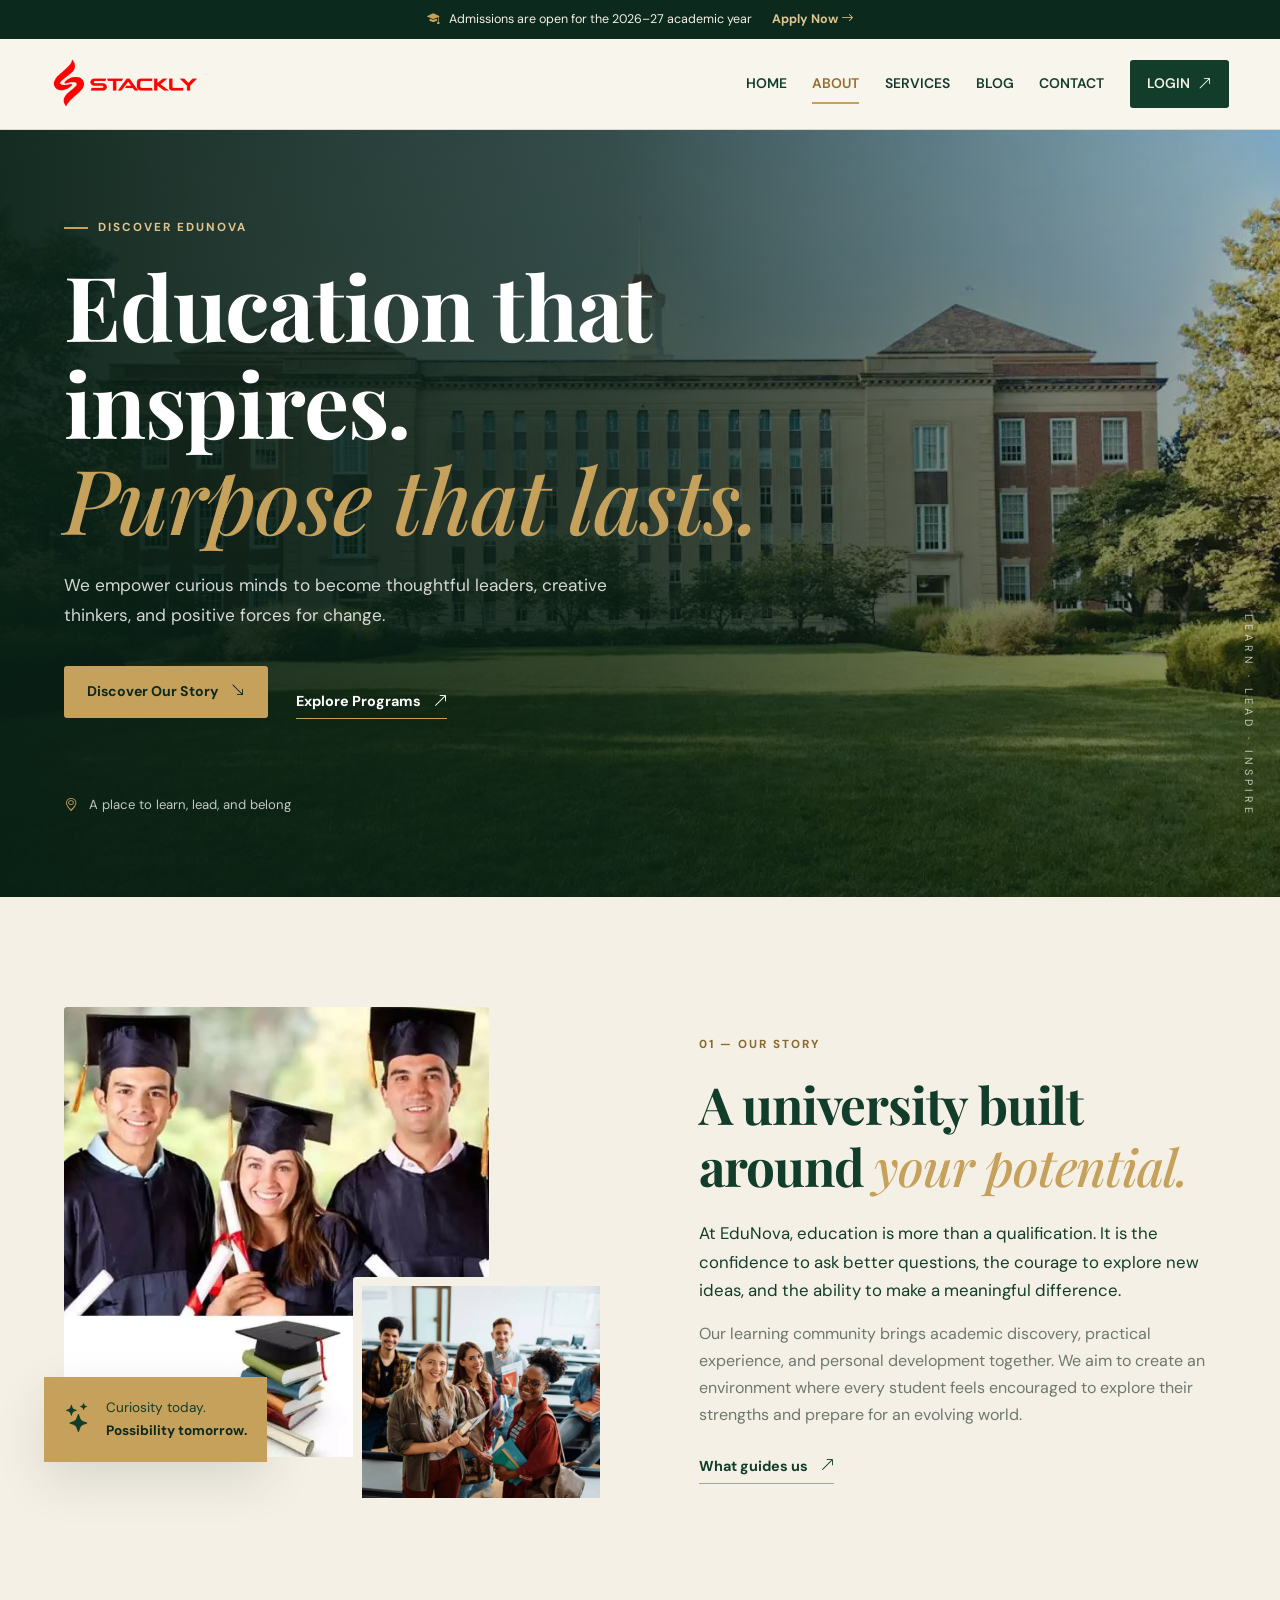
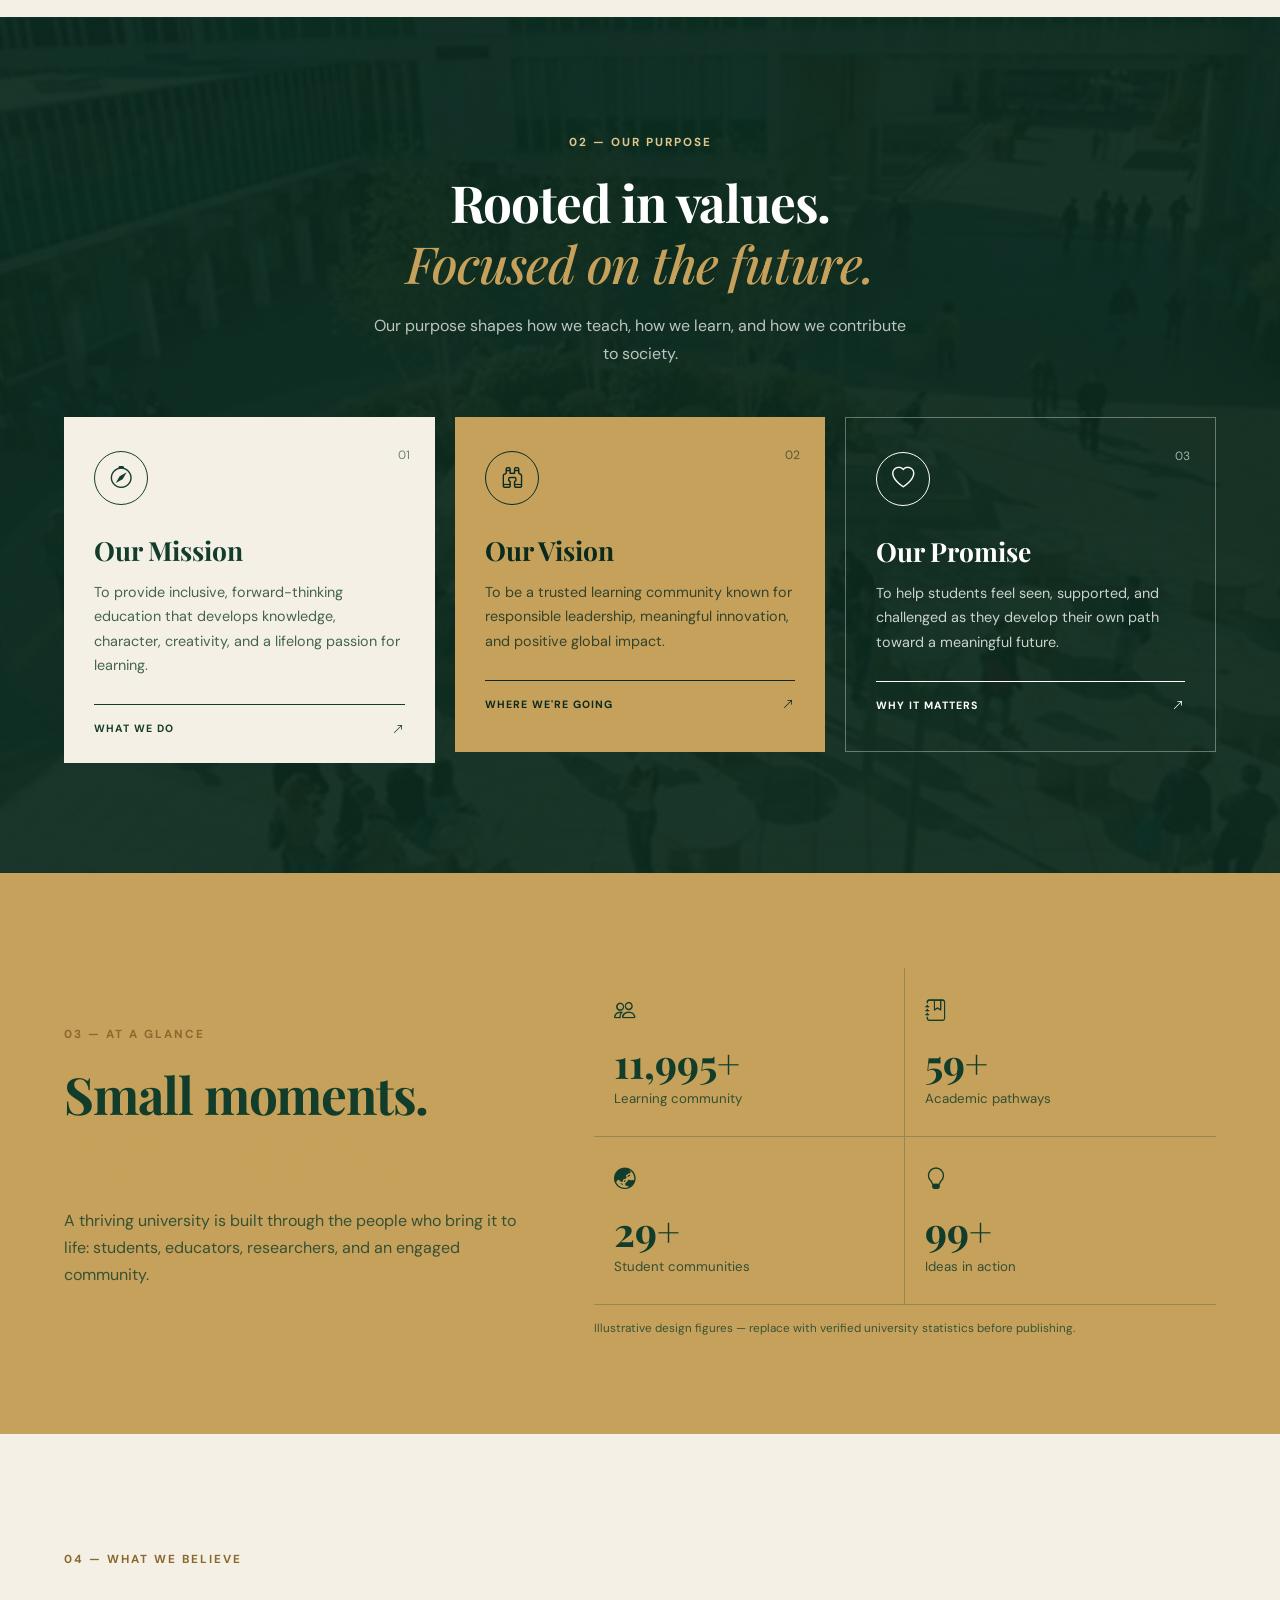
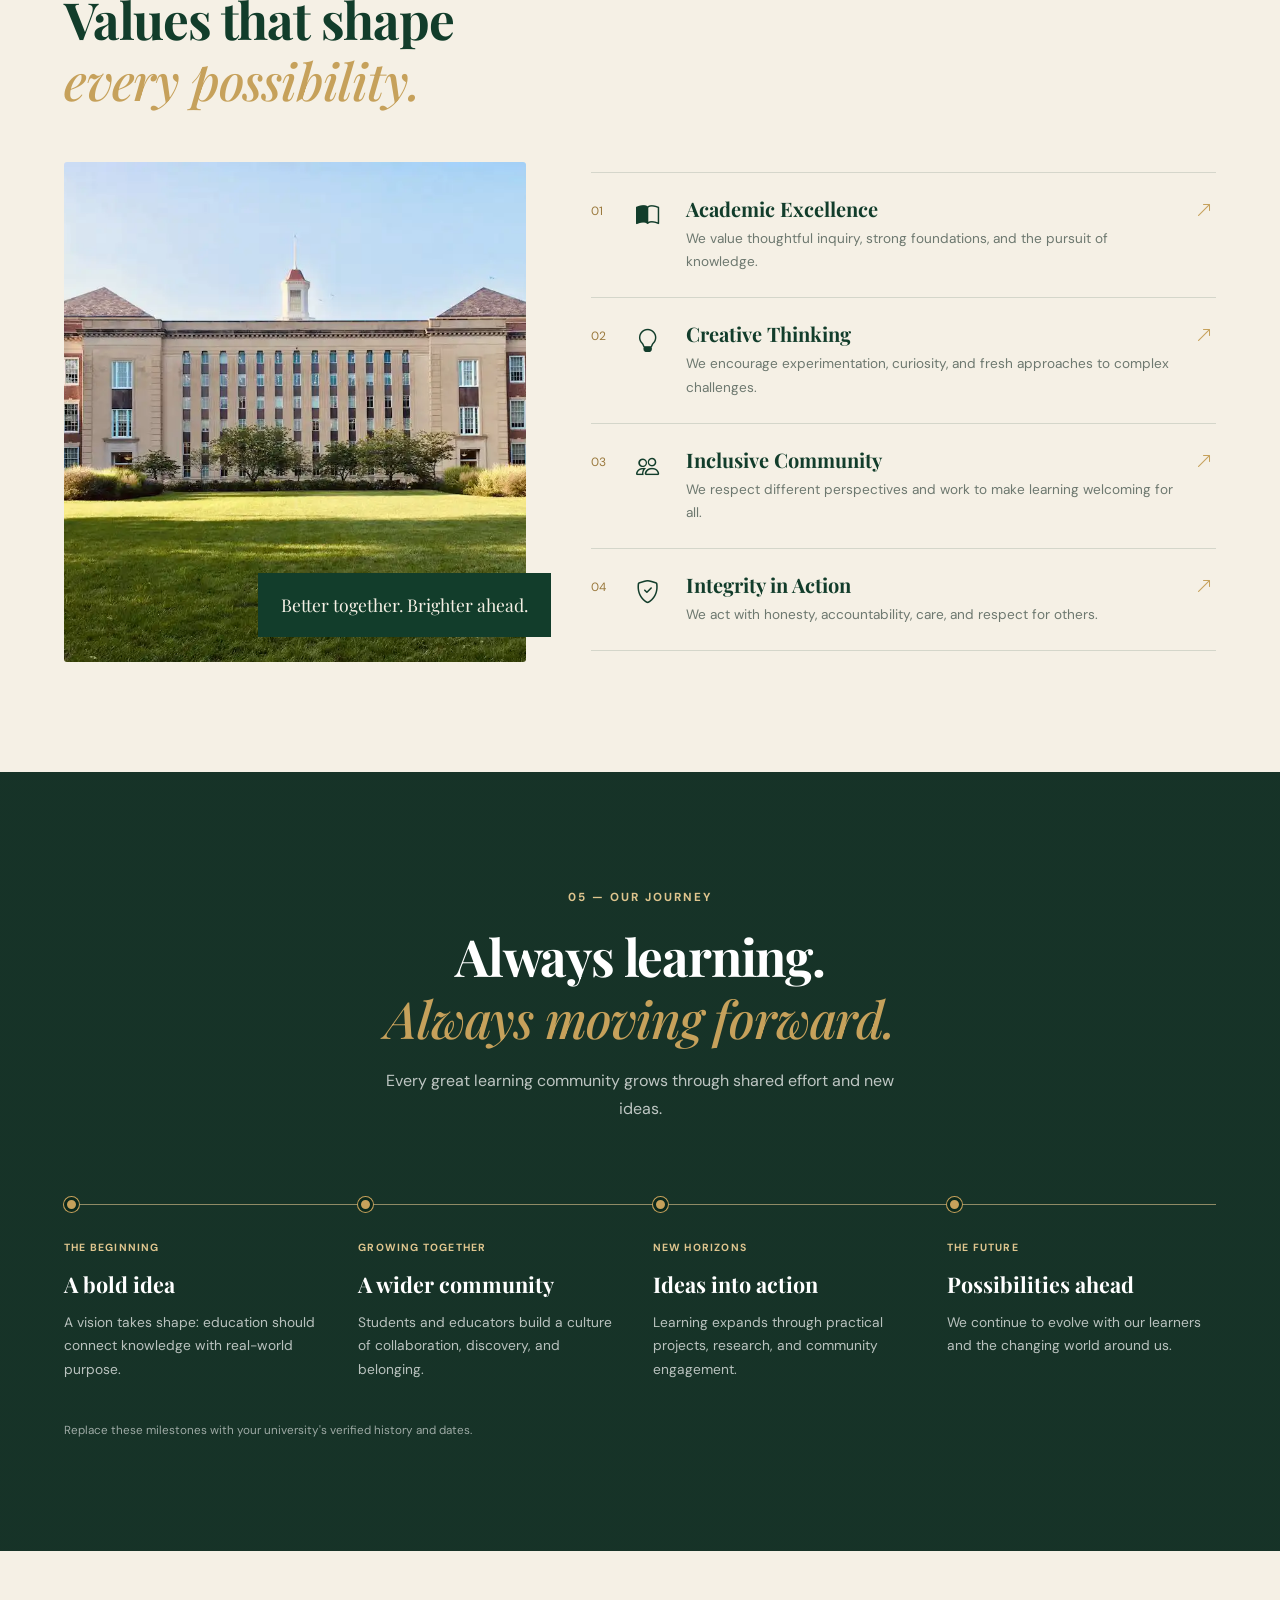
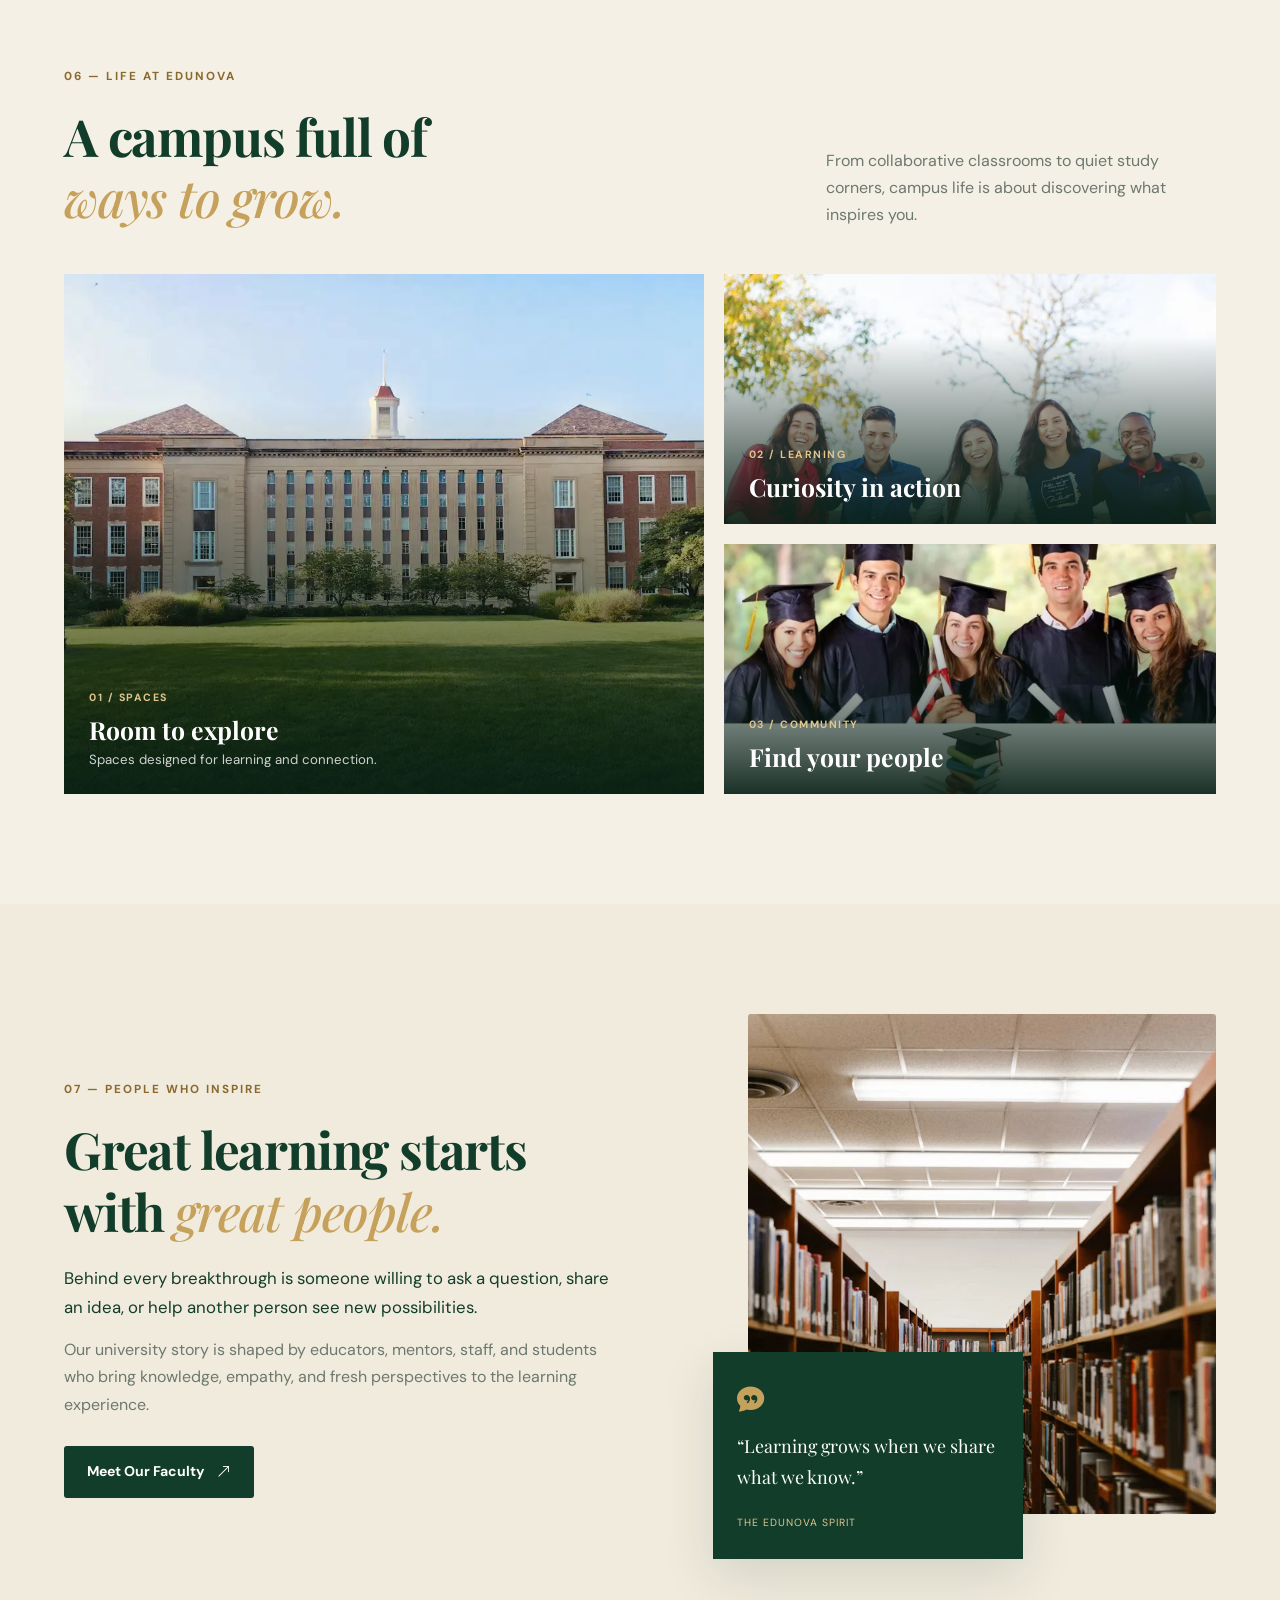
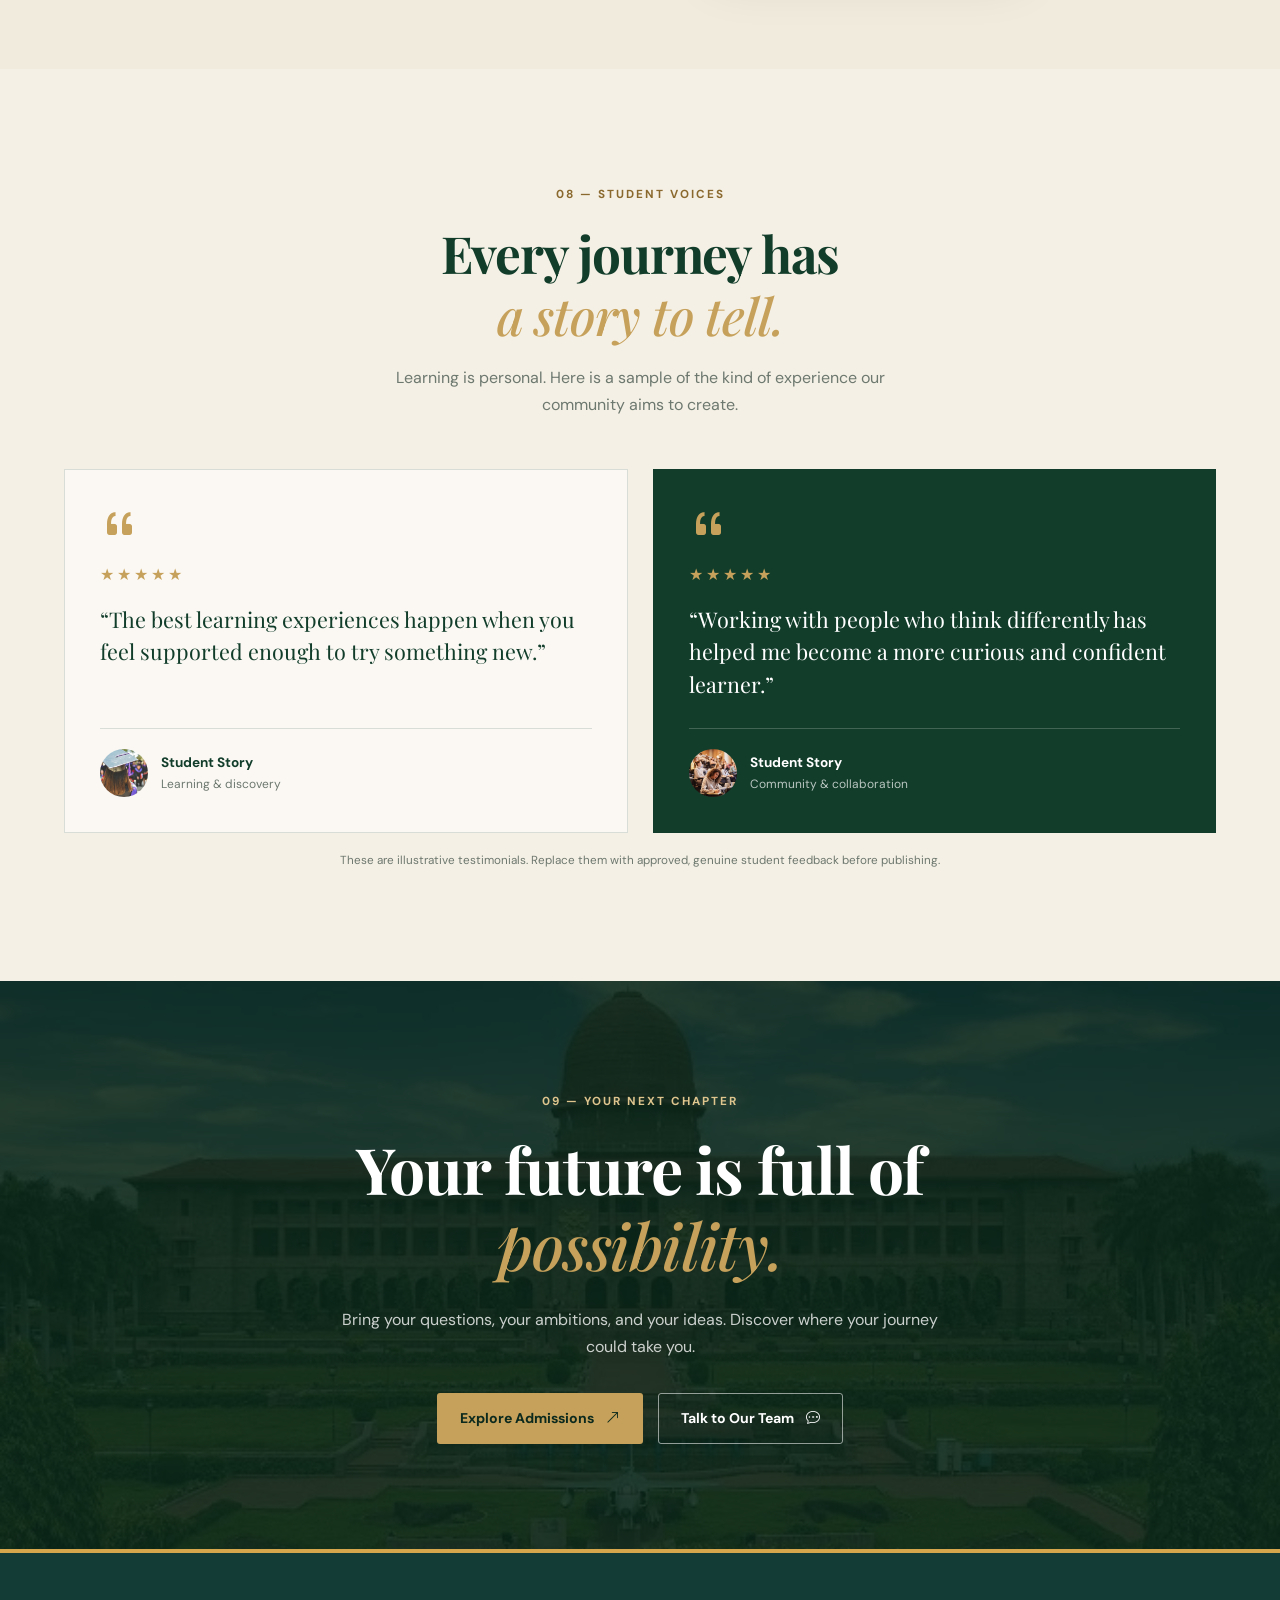
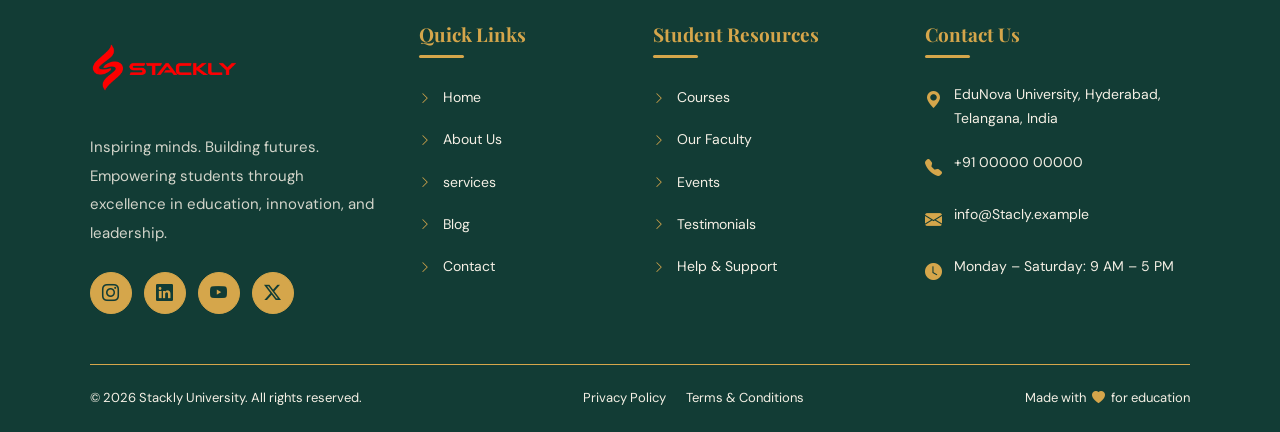
==== commit 5c2e5625: "Add files via upload" ====
--- a/about.html
+++ b/about.html
@@ -100,32 +100,76 @@
           <p>Our purpose shapes how we teach, how we learn, and how we contribute to society.</p>
         </div>
 
-        <div class="mission-grid">
-          <article class="mission-card mission-card-light" data-aos="fade-up">
-            <div class="card-icon"><i class="bi bi-compass"></i></div>
-            <span class="card-number">01</span>
-            <h3>Our Mission</h3>
-            <p>To provide inclusive, forward-thinking education that develops knowledge, character, creativity, and a lifelong passion for learning.</p>
-            <div class="card-bottom-label">WHAT WE DO <i class="bi bi-arrow-up-right"></i></div>
-          </article>
-
-          <article class="mission-card mission-card-gold" data-aos="fade-up" data-aos-delay="100">
-            <div class="card-icon"><i class="bi bi-binoculars"></i></div>
-            <span class="card-number">02</span>
-            <h3>Our Vision</h3>
-            <p>To be a trusted learning community known for responsible leadership, meaningful innovation, and positive global impact.</p>
-            <div class="card-bottom-label">WHERE WE'RE GOING <i class="bi bi-arrow-up-right"></i></div>
-          </article>
-
-          <article class="mission-card mission-card-outline" data-aos="fade-up" data-aos-delay="200">
-            <div class="card-icon"><i class="bi bi-heart"></i></div>
-            <span class="card-number">03</span>
-            <h3>Our Promise</h3>
-            <p>To help students feel seen, supported, and challenged as they develop their own path toward a meaningful future.</p>
-            <div class="card-bottom-label">WHY IT MATTERS <i class="bi bi-arrow-up-right"></i></div>
-          </article>
-        </div>
-      </div>
+       <div class="mission-grid">
+
+  <!-- 01. OUR MISSION -->
+  <a href="404.html" class="mission-card-link">
+    <article class="mission-card mission-card-light" data-aos="fade-up">
+      <div class="card-icon">
+        <i class="bi bi-compass"></i>
+      </div>
+
+      <span class="card-number">01</span>
+      <h3>Our Mission</h3>
+
+      <p>
+        To provide inclusive, forward-thinking education that develops
+        knowledge, character, creativity, and a lifelong passion for learning.
+      </p>
+
+      <div class="card-bottom-label">
+        WHAT WE DO <i class="bi bi-arrow-up-right"></i>
+      </div>
+    </article>
+  </a>
+
+  <!-- 02. OUR VISION -->
+  <a href="404.html" class="mission-card-link">
+    <article class="mission-card mission-card-gold"
+             data-aos="fade-up"
+             data-aos-delay="100">
+      <div class="card-icon">
+        <i class="bi bi-binoculars"></i>
+      </div>
+
+      <span class="card-number">02</span>
+      <h3>Our Vision</h3>
+
+      <p>
+        To be a trusted learning community known for responsible leadership,
+        meaningful innovation, and positive global impact.
+      </p>
+
+      <div class="card-bottom-label">
+        WHERE WE'RE GOING <i class="bi bi-arrow-up-right"></i>
+      </div>
+    </article>
+  </a>
+
+  <!-- 03. OUR PROMISE -->
+  <a href="404.html" class="mission-card-link">
+    <article class="mission-card mission-card-outline"
+             data-aos="fade-up"
+             data-aos-delay="200">
+      <div class="card-icon">
+        <i class="bi bi-heart"></i>
+      </div>
+
+      <span class="card-number">03</span>
+      <h3>Our Promise</h3>
+
+      <p>
+        To help students feel seen, supported, and challenged as they develop
+        their own path toward a meaningful future.
+      </p>
+
+      <div class="card-bottom-label">
+        WHY IT MATTERS <i class="bi bi-arrow-up-right"></i>
+      </div>
+    </article>
+  </a>
+
+</div>
     </section>
 
     <!-- SECTION 4: UNIVERSITY AT A GLANCE -->
@@ -177,28 +221,61 @@
             <div class="values-photo-caption">Better together. Brighter ahead.</div>
           </div>
 
-          <div class="values-list">
-            <article class="value-row" data-aos="fade-left">
-              <span>01</span><i class="bi bi-book-half"></i>
-              <div><h3>Academic Excellence</h3><p>We value thoughtful inquiry, strong foundations, and the pursuit of knowledge.</p></div>
-              <i class="bi bi-arrow-up-right value-arrow"></i>
-            </article>
-            <article class="value-row" data-aos="fade-left" data-aos-delay="70">
-              <span>02</span><i class="bi bi-lightbulb"></i>
-              <div><h3>Creative Thinking</h3><p>We encourage experimentation, curiosity, and fresh approaches to complex challenges.</p></div>
-              <i class="bi bi-arrow-up-right value-arrow"></i>
-            </article>
-            <article class="value-row" data-aos="fade-left" data-aos-delay="140">
-              <span>03</span><i class="bi bi-people"></i>
-              <div><h3>Inclusive Community</h3><p>We respect different perspectives and work to make learning welcoming for all.</p></div>
-              <i class="bi bi-arrow-up-right value-arrow"></i>
-            </article>
-            <article class="value-row" data-aos="fade-left" data-aos-delay="210">
-              <span>04</span><i class="bi bi-shield-check"></i>
-              <div><h3>Integrity in Action</h3><p>We act with honesty, accountability, care, and respect for others.</p></div>
-              <i class="bi bi-arrow-up-right value-arrow"></i>
-            </article>
-          </div>
+     <div class="values-list">
+
+  <!-- 01. Academic Excellence -->
+  <a href="404.html" class="value-row-link">
+    <article class="value-row" data-aos="fade-left">
+      <span>01</span>
+      <i class="bi bi-book-half"></i>
+      <div>
+        <h3>Academic Excellence</h3>
+        <p>We value thoughtful inquiry, strong foundations, and the pursuit of knowledge.</p>
+      </div>
+      <i class="bi bi-arrow-up-right value-arrow"></i>
+    </article>
+  </a>
+
+  <!-- 02. Creative Thinking -->
+  <a href="404.html" class="value-row-link">
+    <article class="value-row" data-aos="fade-left" data-aos-delay="70">
+      <span>02</span>
+      <i class="bi bi-lightbulb"></i>
+      <div>
+        <h3>Creative Thinking</h3>
+        <p>We encourage experimentation, curiosity, and fresh approaches to complex challenges.</p>
+      </div>
+      <i class="bi bi-arrow-up-right value-arrow"></i>
+    </article>
+  </a>
+
+  <!-- 03. Inclusive Community -->
+  <a href="404.html" class="value-row-link">
+    <article class="value-row" data-aos="fade-left" data-aos-delay="140">
+      <span>03</span>
+      <i class="bi bi-people"></i>
+      <div>
+        <h3>Inclusive Community</h3>
+        <p>We respect different perspectives and work to make learning welcoming for all.</p>
+      </div>
+      <i class="bi bi-arrow-up-right value-arrow"></i>
+    </article>
+  </a>
+
+  <!-- 04. Integrity in Action -->
+  <a href="404.html" class="value-row-link">
+    <article class="value-row" data-aos="fade-left" data-aos-delay="210">
+      <span>04</span>
+      <i class="bi bi-shield-check"></i>
+      <div>
+        <h3>Integrity in Action</h3>
+        <p>We act with honesty, accountability, care, and respect for others.</p>
+      </div>
+      <i class="bi bi-arrow-up-right value-arrow"></i>
+    </article>
+  </a>
+
+</div>
         </div>
       </div>
     </section>
